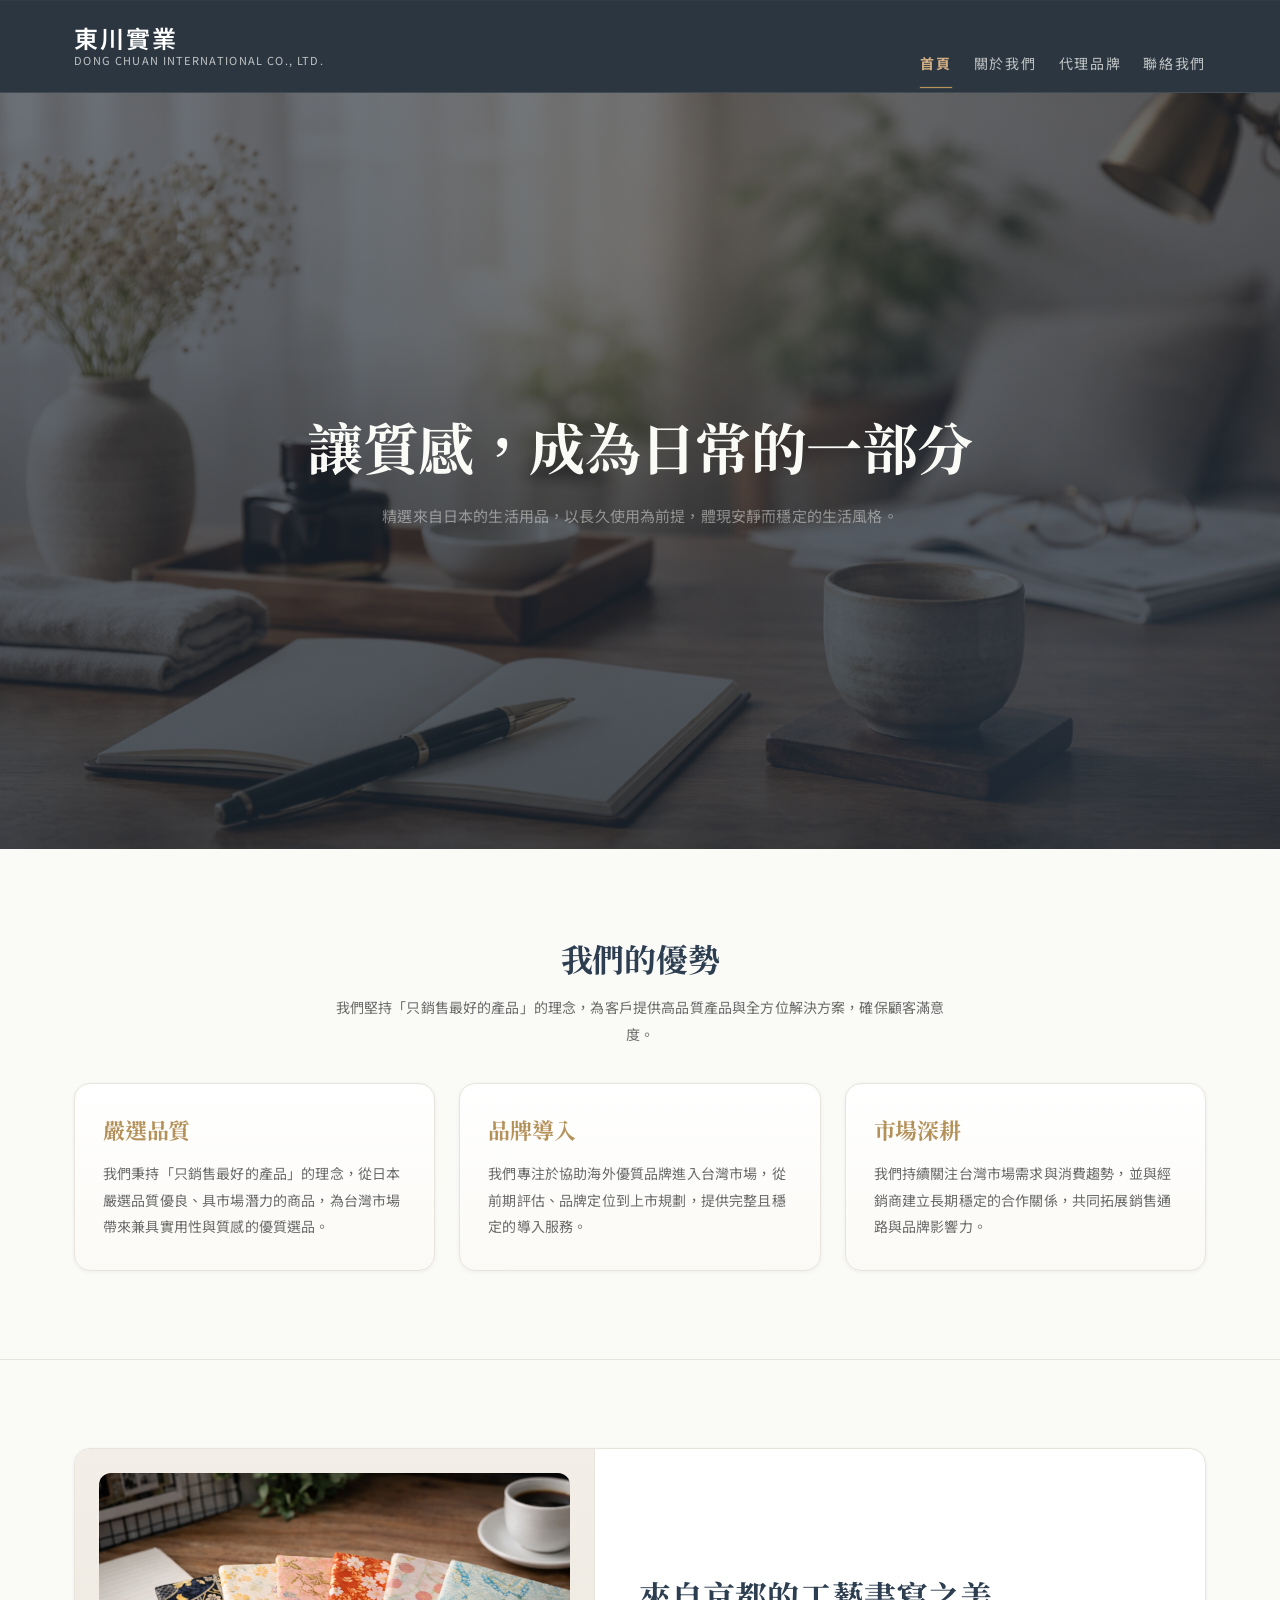
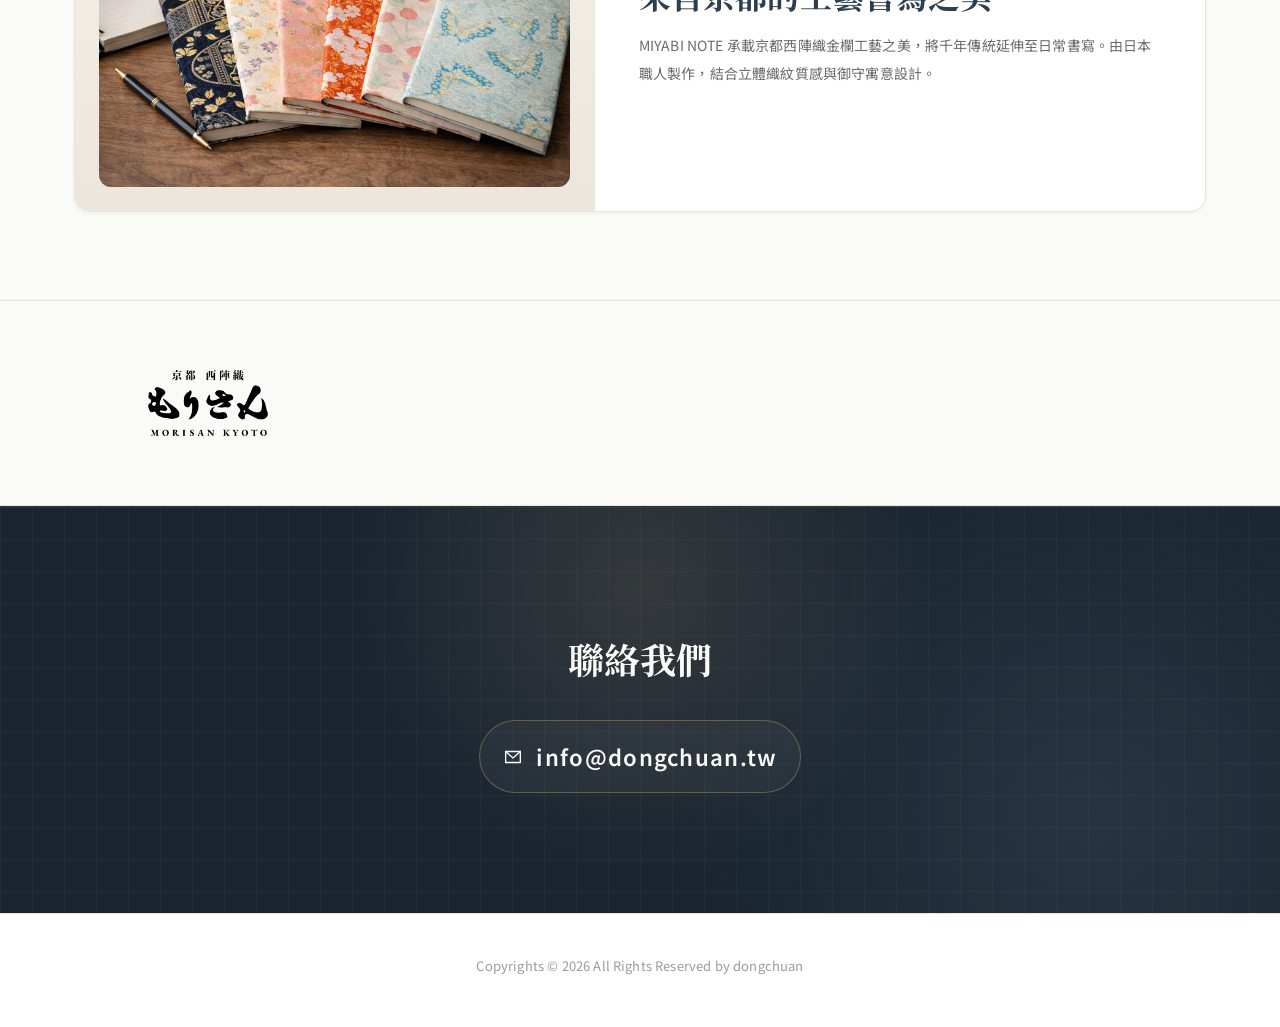
==== index.html @ eeaa2376 "feat(home): 新增代理品牌 Logo 區塊與窄版滑動導覽" ====
<!DOCTYPE html>
<html lang="zh-Hant">
<head>
  <meta charset="UTF-8" />
  <meta name="viewport" content="width=device-width, initial-scale=1.0" />
  <meta name="description" content="東川實業有限公司，專注於引進兼具工藝、美感與實用性的日本高品質文具與生活精品。" />
  <title>東川實業有限公司</title>
  <link rel="preconnect" href="https://fonts.googleapis.com">
  <link rel="preconnect" href="https://fonts.gstatic.com" crossorigin>
  <link href="https://fonts.googleapis.com/css2?family=Noto+Sans+TC:wght@300;400;500;600;700&family=Noto+Serif+TC:wght@400;600;700&family=Inter:wght@300;400;500;600;700&display=swap" rel="stylesheet">
  <link rel="stylesheet" href="/assets/css/style.css" />
</head>
<body class="home-page page-active-blue">
<header class="site-header">
  <div class="container nav-wrap">
    <a href="/home/" class="logo" aria-label="東川實業首頁">
      <img class="logo-mark" src="/assets/images/dc-logo.png" alt="東川實業 logo" style="display:none;" />
      <span class="logo-text">
        <strong class="">東川實業</strong>
        <small>Dong Chuan International Co., Ltd.</small>
      </span>
    </a>

    <button class="nav-toggle" id="navToggle" aria-label="切換選單" aria-expanded="false" aria-controls="siteNav">
      <span></span><span></span><span></span>
    </button>

    <nav id="siteNav" class="site-nav" aria-label="主選單">
      <a href="/home/" class="active">首頁</a>
        <a href="/about/">關於我們</a>
        <a href="/brand/">代理品牌</a>
      <a href="/contact/" class="">聯絡我們</a>
    </nav>
  </div>
</header>

<main>
  <section class="home-hero">
    <div class="home-hero-overlay"></div>
    <div class="container home-hero-inner">
      <div class="home-hero-content">
        <h1 class="home-hero-title">
          讓質感，成為日常的一部分
        </h1>

        <p class="home-hero-copy">
          精選來自日本的生活用品，以長久使用為前提，體現安靜而穩定的生活風格。
        </p>

        <div class="hero-chips" aria-label="品牌核心" style="display:none;">
          <span class="hero-chip">
            <span class="chip-dot" style="background: linear-gradient(135deg, #d4af84, #8b6d3e);"></span>
            <span class="chip-label">品質</span>
          </span>
          <span class="hero-chip">
            <span class="chip-dot" style="background: linear-gradient(135deg, #5d7a96, #2c3e50);"></span>
            <span class="chip-label">工藝</span>
          </span>
          <span class="hero-chip">
            <span class="chip-dot" style="background: linear-gradient(135deg, #f1e8dc, #b5915a);"></span>
            <span class="chip-label">信賴</span>
          </span>
        </div>
      </div>
    </div>
  </section>

  <section class="section">
    <div class="container home-values-wrap">
      <div class="section-heading center">
        <h2 class="">我們的優勢</h2>
        <p class="section-desc">
          我們堅持「只銷售最好的產品」的理念，為客戶提供高品質產品與全方位解決方案，確保顧客滿意度。
        </p>
      </div>

      <div class="home-values-grid">
        <div class="home-value-card">
          <h2 class="home-value-title">嚴選品質</h2>
          <p class="home-value-copy">
            我們秉持「只銷售最好的產品」的理念，從日本嚴選品質優良、具市場潛力的商品，為台灣市場帶來兼具實用性與質感的優質選品。
          </p>
        </div>

        <div class="home-value-card">
          <h2 class="home-value-title">品牌導入</h2>
          <p class="home-value-copy">
            我們專注於協助海外優質品牌進入台灣市場，從前期評估、品牌定位到上市規劃，提供完整且穩定的導入服務。
          </p>
        </div>

        <div class="home-value-card">
          <h2 class="home-value-title">市場深耕</h2>
          <p class="home-value-copy">
            我們持續關注台灣市場需求與消費趨勢，並與經銷商建立長期穩定的合作關係，共同拓展銷售通路與品牌影響力。
          </p>
        </div>
      </div>
    </div>
  </section>

  <section class="section home-products">
    <div class="container">
      <article class="home-product-card">
        <div class="home-product-image">
          <img class="home-product-photo" src="/assets/images/miyabi-note-product.png" alt="MIYABI NOTE 產品圖" />
        </div>
        <div class="home-product-content">
          <h3 class="home-product-title">來自京都的工藝書寫之美</h3>
          <p class="home-product-copy">
            MIYABI NOTE 承載京都西陣織金欄工藝之美，將千年傳統延伸至日常書寫。由日本職人製作，結合立體織紋質感與御守寓意設計。
          </p>
        </div>
      </article>
    </div>
  </section>

  <section class="section home-brand-logos">
    <div class="container">
      <div class="home-brand-logo-grid" aria-label="代理品牌 Logo">
        <div class="home-brand-logo-placeholder">
          <img class="home-brand-logo-image" src="/assets/images/morisan-logo.png" alt="MORISAN Logo" />
        </div>
        <div class="home-brand-logo-placeholder" hidden></div>
        <div class="home-brand-logo-placeholder" hidden></div>
        <div class="home-brand-logo-placeholder" hidden></div>
      </div>
      <div class="home-brand-logo-dots" aria-label="Logo 輪播指示"></div>
    </div>
  </section>

  <!--
  <section class="section">
    <div class="container narrow home-placeholder-wrap">
      <div class="section-heading center">
        <p class="section-eyebrow"><span></span>COLLABORATION</p>
        <h2>我們重視的合作方式</h2>
        <p class="section-desc">
          從品牌理解、推進節奏到長期經營，建立可信任的合作關係。
        </p>
      </div>

      <div class="philosophy-grid">
        <article>
          <h3>理解品牌</h3>
          <p>尊重原廠理念與品牌定位，不以短期操作取代長期價值累積。</p>
        </article>
        <article>
          <h3>穩定推進</h3>
          <p>以審慎規劃與在地市場理解，建立合適且可持續的發展節奏。</p>
        </article>
        <article>
          <h3>長期經營</h3>
          <p>以誠信為基礎，追求品牌、通路與消費者三方都能認同的合作模式。</p>
        </article>
      </div>
    </div>
  </section>
  -->

  <section class="contact-cta">
    <div class="container">
      <h2 class="contact-cta-title">
        聯絡我們
      </h2>

      <a href="mailto:info@dongchuan.tw" class="contact-cta-link">
        <svg viewBox="0 0 24 24" fill="none" stroke-width="1.5" stroke-linecap="round" stroke-linejoin="round" aria-hidden="true">
          <path d="M4 6h16v12H4z"></path>
          <path d="M4 6l8 7 8-7"></path>
        </svg>
        <span>
          info@dongchuan.tw
        </span>
      </a>
    </div>
  </section>

  <footer class="site-footer copyright-bar">
    <div class="container footer-grid footer-grid-center">
      <div>
        <p>Copyrights © <span id="year">2026</span> All Rights Reserved by dongchuan</p>
      </div>
    </div>
  </footer>
</main>

<script src="/assets/js/main.js"></script>
</body>
</html>
---- assets/css/style.css ----
/* ============================================================
   Dong Chuan CIS-inspired site theme
   ============================================================ */
:root {
  --primary-light: #5d7a96;
  --primary: #2c3e50;
  --primary-dark: #1a2530;
  --accent-light: #d4af84;
  --accent: #b5915a;
  --accent-dark: #8b6d3e;
  --bg: #fafaf7;
  --surface: #ffffff;
  --surface-soft: #f6f4ef;
  --border: #e8e3db;
  --text: #1c1c1e;
  --text-secondary: #6b6b6b;
  --text-muted: #9b9b9b;
  --success: #4a8c6a;
  --warning: #d4935a;
  --error: #c05151;
  --info: #4a7ab5;
  --font-serif: "Noto Serif TC", serif;
  --font-sans: "Noto Sans TC", "Helvetica Neue", sans-serif;
  --font-en: "Inter", sans-serif;
  --shadow-soft: 0 1px 4px rgba(44, 62, 80, 0.06);
  --shadow-card: 0 2px 8px rgba(44, 62, 80, 0.08);
  --shadow-medium: 0 4px 16px rgba(44, 62, 80, 0.1);
  --radius-xs: 4px;
  --radius-sm: 8px;
  --radius-md: 12px;
  --radius-lg: 16px;
  --radius-xl: 24px;
  --radius-full: 9999px;
  --transition: all 0.2s ease;
}

*,
*::before,
*::after {
  box-sizing: border-box;
}

html {
  scroll-behavior: smooth;
}

body {
  margin: 0;
  font-family: var(--font-sans);
  background: var(--bg);
  color: var(--text);
  line-height: 1.8;
  letter-spacing: 0.01em;
  -webkit-font-smoothing: antialiased;
  text-rendering: optimizeLegibility;
}

img {
  max-width: 100%;
  display: block;
}

a {
  color: inherit;
  text-decoration: none;
}

code {
  font-family: "SF Mono", "Menlo", monospace;
  background: #f0ede8;
  color: var(--primary);
  padding: 1px 6px;
  border-radius: 4px;
  font-size: 0.85em;
}

.container {
  max-width: 1180px;
  margin: 0 auto;
  padding: 0 24px;
}

/* ============================================================
   Header & Navigation
   ============================================================ */
.site-header {
  position: sticky;
  top: 0;
  z-index: 100;
  background: rgba(26, 37, 48, 0.92);
  backdrop-filter: blur(18px);
  -webkit-backdrop-filter: blur(18px);
  border-bottom: 1px solid rgba(232, 227, 219, 0.12);
  box-shadow: 0 1px 0 rgba(255, 255, 255, 0.03) inset;
}

.nav-wrap {
  display: flex;
  justify-content: space-between;
  align-items: center;
  gap: 24px;
  min-height: 92px;
}

.logo {
  display: flex;
  align-items: center;
  gap: 22px;
  color: #ffffff;
}

.logo-mark {
  display: block;
  width: auto;
  height: calc(28px * 1.05 + 10px + 12px * 1.1);
  max-width: 120px;
  flex-shrink: 0;
  object-fit: contain;
  object-position: center;
}

.logo-text {
  display: flex;
  flex-direction: column;
  gap: 4px;
  line-height: 1.25;
  justify-content: center;
}

.logo-text strong {
  font-size: 24px;
  font-weight: 600;
  letter-spacing: 0.08em;
  color: #ffffff;
  line-height: 1.05;
}

.logo-text small {
  font-size: 11px;
  letter-spacing: 0.12em;
  color: rgba(250, 250, 247, 0.72);
  line-height: 1.15;
  text-transform: uppercase;
}

.site-nav {
  display: flex;
  align-items: flex-end;
  justify-content: flex-end;
  gap: 22px;
  align-self: flex-end;
  margin-bottom: 4px;
}

.site-nav a {
  position: relative;
  display: inline-block;
  color: rgba(250, 250, 247, 0.72);
  font-size: 14px;
  letter-spacing: 0.12em;
  padding: 10px 0 12px;
  transition: color 0.2s ease;
  text-transform: uppercase;
}

.site-nav a:hover,
.site-nav a.active {
  color: #ffffff;
}

.site-nav a.active::after {
  content: "";
  position: absolute;
  left: 0;
  right: 0;
  bottom: 0;
  height: 1px;
  background: var(--accent);
  box-shadow: 0 0 0 1px rgba(181, 145, 90, 0.12);
}

.page-active-blue .site-nav a.active {
  color: var(--accent-light);
  font-weight: 700;
}

.nav-toggle {
  display: none;
  width: 44px;
  height: 44px;
  border: 0;
  background: transparent;
  padding: 0;
  cursor: pointer;
  align-items: center;
  justify-content: center;
  color: #ffffff;
  flex-direction: column;
  gap: 4px;
}

.nav-toggle span {
  display: block;
  width: 16px;
  height: 2px;
  background: #ffffff;
}

/* Old nav aliases kept for compatibility */
.navbar {
  display: flex;
  justify-content: space-between;
  align-items: center;
  gap: 20px;
  min-height: 76px;
  padding: 0;
  border-bottom: 1px solid rgba(217, 214, 207, 0.85);
  background: rgba(246, 244, 239, 0.9);
  backdrop-filter: blur(14px);
}

.nav-links {
  display: flex;
  align-items: center;
  flex-wrap: wrap;
  gap: 24px;
}

.nav-links a {
  font-size: 13px;
  color: var(--text-secondary);
  letter-spacing: 0.08em;
  transition: color 0.25s ease;
}

.nav-links a:hover {
  color: var(--primary);
}

.logo-placeholder {
  width: 42px;
  height: 42px;
  border: 1px solid var(--primary);
  display: flex;
  align-items: center;
  justify-content: center;
  font-size: 12px;
  letter-spacing: 0.18em;
  background: transparent;
}

.logo img {
  height: 40px;
  width: auto;
  display: block;
}

/* ============================================================
   Hero
   ============================================================ */
.home-hero {
  position: relative;
  overflow: hidden;
  min-height: 84vh;
  display: flex;
  align-items: center;
  justify-content: center;
  text-align: center;
  padding: 96px 0;
  background-color: var(--primary-dark);
  background-image:
    linear-gradient(rgba(26, 37, 48, 0.60), rgba(26, 37, 48, 0.68)),
    url('/assets/images/hero-bg.jpg'),
    radial-gradient(ellipse 55% 50% at 75% 25%, rgba(181, 145, 90, 0.18) 0%, transparent 70%),
    radial-gradient(ellipse 42% 58% at 15% 75%, rgba(93, 122, 150, 0.24) 0%, transparent 70%),
    linear-gradient(rgba(250, 250, 247, 0.03) 1px, transparent 1px),
    linear-gradient(90deg, rgba(250, 250, 247, 0.03) 1px, transparent 1px);
  background-position: center center, center center, center center, center center, top left, top left;
  background-repeat: no-repeat, no-repeat, no-repeat, no-repeat, repeat, repeat;
  background-size: 100% 100%, cover, 100% 100%, 100% 100%, 32px 32px, 32px 32px;
}

.home-hero::before {
  content: "";
  position: absolute;
  inset: 0;
  background: linear-gradient(180deg, rgba(26, 37, 48, 0.1), rgba(26, 37, 48, 0.35));
  pointer-events: none;
}

.home-hero-overlay {
  position: absolute;
  inset: 0;
  background:
    radial-gradient(circle at 50% 20%, rgba(212, 175, 132, 0.14), transparent 40%),
    radial-gradient(circle at 85% 75%, rgba(93, 122, 150, 0.16), transparent 35%);
  pointer-events: none;
}

.home-hero-inner {
  position: relative;
  z-index: 1;
  max-width: 760px;
  padding: 96px 24px;
  text-align: center;
}

.hero-eyebrow,
.section-eyebrow,
.group-label,
.type-tag,
.font-role {
  display: inline-flex;
  align-items: center;
  gap: 10px;
  font-family: var(--font-en);
  font-size: 11px;
  font-weight: 700;
  letter-spacing: 0.18em;
  text-transform: uppercase;
  color: var(--accent);
}

.hero-eyebrow {
  margin-bottom: 18px;
  justify-content: center;
}

.hero-eyebrow::before,
.hero-eyebrow::after,
.section-eyebrow span,
.group-label-dot {
  content: "";
  display: block;
  width: 20px;
  height: 1px;
  background: currentColor;
  opacity: 0.6;
}

.section-eyebrow span {
  width: 18px;
}

.home-hero-title {
  margin: 0;
  font-family: var(--font-serif);
  font-size: clamp(42px, 6vw, 64px);
  line-height: 1.18;
  font-weight: 700;
  letter-spacing: -0.02em;
  color: #fafaf7;
}

.home-hero-copy {
  margin: 22px auto 0;
  max-width: 620px;
  font-size: 15px;
  line-height: 1.9;
  color: rgba(250, 250, 247, 0.72);
}

.hero-chips {
  display: flex;
  flex-wrap: wrap;
  justify-content: center;
  gap: 12px;
  margin-top: 36px;
}

.hero-chip {
  display: inline-flex;
  align-items: center;
  gap: 10px;
  padding: 8px 16px 8px 10px;
  border-radius: var(--radius-full);
  border: 1px solid rgba(255, 255, 255, 0.1);
  background: rgba(255, 255, 255, 0.06);
  backdrop-filter: blur(8px);
}

.chip-dot {
  width: 14px;
  height: 14px;
  border-radius: 50%;
  flex-shrink: 0;
}

.chip-label {
  font-family: var(--font-en);
  font-size: 11px;
  font-weight: 500;
  letter-spacing: 0.08em;
  color: rgba(250, 250, 247, 0.78);
}

.hero,
.page-hero {
  position: relative;
}

.page-hero {
  background: #ffffff;
  border-bottom: 1px solid var(--border);
}

.small-hero {
  padding: 120px 0 110px;
}

.narrow {
  max-width: 980px;
}

.eyebrow {
  margin: 0 0 18px;
  font-size: 12px;
  letter-spacing: 0.16em;
  color: var(--text-muted);
}

.page-hero h1,
.section-heading h2,
.team-card h3,
.philosophy-grid h3,
.contact-card h3,
.home-value-title,
.contact-cta-title,
.home-placeholder-title {
  color: var(--primary);
}

.page-hero h1 {
  margin: 0;
  font-family: var(--font-serif);
  font-size: clamp(40px, 5vw, 52px);
  line-height: 1.35;
  font-weight: 700;
  letter-spacing: 0.05em;
}

/* ============================================================
   Shared Section Structure
   ============================================================ */
.section {
  background: var(--bg);
  border-bottom: 1px solid var(--border);
}

.section:last-of-type {
  border-bottom: none;
}

.section .container,
.home-values-wrap,
.home-placeholder-wrap {
  padding-top: 88px;
  padding-bottom: 88px;
}

.section-heading h2,
.home-placeholder-title {
  margin: 0 0 14px;
  font-family: var(--font-serif);
  font-size: clamp(28px, 3vw, 36px);
  font-weight: 700;
  letter-spacing: -0.01em;
}

.section-heading.center {
  text-align: center;
}

.section-heading.left {
  text-align: left;
}

.section-desc {
  margin: 0;
  max-width: 620px;
  font-size: 14px;
  line-height: 1.9;
  color: var(--text-secondary);
}

.section-heading.center .section-desc {
  margin-left: auto;
  margin-right: auto;
}

.lead,
.two-col-story p,
.philosophy-grid p,
.team-card p,
.site-footer p,
.contact-card p,
.contact-card small,
.form-note,
.form-status {
  color: var(--text-secondary);
}

.lead {
  margin: 32px 0 0;
  max-width: 760px;
  font-size: 14px;
  line-height: 2.05;
}

/* ============================================================
   Homepage
   ============================================================ */
.home-values-grid,
.philosophy-grid,
.footer-grid,
.color-grid,
.semantic-grid,
.shadow-grid,
.radius-grid,
.component-grid,
.font-cards {
  display: grid;
}

.home-values-grid {
  grid-template-columns: repeat(3, 1fr);
  gap: 24px;
  margin-top: 36px;
}

.home-value-card,
.philosophy-grid article,
.contact-form-panel,
.info-panel,
.contact-info,
.contact-card,
.team-card {
  border: 1px solid var(--border);
  background: var(--surface);
  box-shadow: var(--shadow-soft);
}

.home-value-card {
  min-height: 100%;
  padding: 30px 28px;
  border-radius: var(--radius-lg);
  background: linear-gradient(180deg, #ffffff 0%, #fbfaf6 100%);
}

.home-value-title {
  margin: 0 0 14px;
  font-family: var(--font-serif);
  font-size: 22px;
  font-weight: 700;
}

.home-value-copy {
  margin: 0;
  font-size: 14px;
  line-height: 1.9;
  color: var(--text-secondary);
}

.home-placeholder-title {
  text-align: center;
}

.home-product-card {
  display: flex;
  min-height: 320px;
  border: 1px solid var(--border);
  border-radius: var(--radius-lg);
  overflow: hidden;
  background: var(--surface);
  box-shadow: var(--shadow-soft);
}

.home-product-image {
  flex: 0 0 46%;
  background: linear-gradient(180deg, #f3efe8 0%, #ece6dd 100%);
  border-right: 1px solid var(--border);
  display: flex;
  align-items: center;
  justify-content: center;
  padding: 24px;
}

.home-product-placeholder {
  width: 100%;
  height: 100%;
  min-height: 260px;
  border-radius: var(--radius-md);
  border: 1px dashed rgba(44, 62, 80, 0.22);
  background:
    linear-gradient(135deg, rgba(93, 122, 150, 0.14), rgba(181, 145, 90, 0.18)),
    repeating-linear-gradient(
      -45deg,
      rgba(255, 255, 255, 0.35) 0,
      rgba(255, 255, 255, 0.35) 12px,
      rgba(255, 255, 255, 0.18) 12px,
      rgba(255, 255, 255, 0.18) 24px
    );
  display: flex;
  align-items: center;
  justify-content: center;
  font-family: var(--font-en);
  font-size: 12px;
  letter-spacing: 0.18em;
  text-transform: uppercase;
  color: rgba(44, 62, 80, 0.56);
}

.home-product-photo {
  width: 100%;
  height: 100%;
  min-height: 260px;
  border-radius: var(--radius-md);
  object-fit: cover;
  object-position: center;
  display: block;
}

.home-product-content {
  flex: 1;
  padding: 42px 44px;
  display: flex;
  flex-direction: column;
  justify-content: center;
}

.home-product-title {
  margin: 0 0 14px;
  font-family: var(--font-serif);
  font-size: clamp(24px, 3.2vw, 32px);
  line-height: 1.42;
  font-weight: 700;
  color: var(--primary);
}

.home-product-copy {
  margin: 0;
  max-width: 560px;
  font-size: 14px;
  line-height: 1.95;
  color: var(--text-secondary);
}

.home-brand-logos .container {
  padding-top: 56px;
  padding-bottom: 56px;
}

.home-brand-logo-grid {
  display: grid;
  grid-template-columns: repeat(4, minmax(0, 1fr));
  gap: 20px;
}

.home-brand-logo-placeholder {
  min-height: 92px;
  display: flex;
  align-items: center;
  justify-content: center;
  font-family: var(--font-en);
  font-size: 10px;
  letter-spacing: 0.12em;
  text-transform: uppercase;
  color: rgba(44, 62, 80, 0.35);
}

.home-brand-logo-image {
  display: block;
  max-width: min(86%, 220px);
  max-height: 72px;
  width: auto;
  height: auto;
  object-fit: contain;
}

.home-brand-logo-placeholder[hidden] {
  display: none !important;
}

.home-brand-logo-dots {
  display: none;
}

@media (max-width: 1100px) {
  .home-brand-logo-grid {
    display: flex;
    overflow-x: auto;
    overscroll-behavior-x: contain;
    scroll-snap-type: x mandatory;
    -webkit-overflow-scrolling: touch;
    touch-action: pan-y;
    padding-bottom: 6px;
    gap: 14px;
    scrollbar-width: none;
    cursor: grab;
  }

  .home-brand-logo-grid::-webkit-scrollbar {
    display: none;
  }

  .home-brand-logo-placeholder {
    flex: 0 0 clamp(200px, 66vw, 280px);
    scroll-snap-align: start;
  }

  .home-brand-logo-grid.is-dragging {
    cursor: grabbing;
    user-select: none;
  }

  .home-brand-logo-dots {
    display: flex;
    justify-content: center;
    gap: 8px;
    margin-top: 10px;
  }

  .home-brand-logo-dot {
    width: 8px;
    height: 8px;
    border-radius: 50%;
    border: 0;
    background: rgba(44, 62, 80, 0.28);
    cursor: pointer;
    padding: 0;
  }

  .home-brand-logo-dot.is-active {
    background: var(--accent);
  }
}

.brand-wrap {
  padding-top: 88px;
  padding-bottom: 88px;
}

.brand-products {
  margin-top: 32px;
  display: grid;
  grid-template-columns: repeat(3, minmax(0, 1fr));
  gap: 24px;
  align-items: stretch;
}

.pcard-v {
  background: var(--surface);
  border: 1px solid var(--border);
  border-radius: var(--radius-lg);
  overflow: hidden;
  box-shadow: var(--shadow-soft);
  height: 100%;
  display: flex;
  flex-direction: column;
}

.pcard-v-image {
  width: 100%;
  height: 240px;
  border-bottom: 1px solid var(--border);
  background:
    linear-gradient(135deg, rgba(93, 122, 150, 0.15), rgba(181, 145, 90, 0.2)),
    repeating-linear-gradient(
      -45deg,
      rgba(255, 255, 255, 0.36) 0,
      rgba(255, 255, 255, 0.36) 12px,
      rgba(255, 255, 255, 0.18) 12px,
      rgba(255, 255, 255, 0.18) 24px
    );
  display: flex;
  align-items: center;
  justify-content: center;
}

.pcard-v-image-label {
  font-family: var(--font-en);
  font-size: 11px;
  letter-spacing: 0.14em;
  text-transform: uppercase;
  color: rgba(44, 62, 80, 0.58);
}

.pcard-v-photo {
  width: 100%;
  height: 100%;
  object-fit: cover;
  object-position: center;
  display: block;
}

.pcard-v-body {
  padding: 22px 24px 26px;
  flex: 1;
  display: flex;
  flex-direction: column;
}

.pcard-v-name {
  margin: 0 0 18px;
  font-family: var(--font-serif);
  font-size: 20px;
  font-weight: 700;
  line-height: 1.45;
  color: var(--primary);
}

.pcard-v-desc {
  margin: 0;
  font-size: 14px;
  line-height: 1.9;
  color: var(--text-secondary);
  flex: 1;
}

.pcard-link-image {
  text-decoration: none;
  color: inherit;
  transition: transform 0.2s ease;
  display: block;
}

.pcard-link-image:hover {
  transform: translateY(-2px);
}

.pcard-link-title {
  color: inherit;
  text-decoration: none;
  transition: color 0.2s ease;
}

.pcard-link-title:hover {
  color: var(--accent-dark);
}

.lp-wrap {
  padding-top: 88px;
  padding-bottom: 88px;
}

.lp-hero {
  border-bottom: 1px solid var(--border);
  background: linear-gradient(180deg, #ffffff 0%, #fbfaf6 100%);
}

.lp-title {
  margin: 0;
  text-align: center;
  font-family: var(--font-serif);
  font-size: clamp(34px, 5vw, 52px);
  line-height: 1.2;
  color: var(--primary);
}

.lp-content-grid {
  display: grid;
  grid-template-columns: repeat(2, minmax(0, 1fr));
  gap: 24px;
}

.lp-card {
  border: 1px solid var(--border);
  border-radius: var(--radius-lg);
  background: var(--surface);
  box-shadow: var(--shadow-soft);
  padding: 30px 28px;
}

.lp-card h2 {
  margin: 0 0 14px;
  font-family: var(--font-serif);
  font-size: 28px;
  line-height: 1.35;
  color: var(--primary);
}

.lp-card p,
.lp-list {
  margin: 0;
  font-size: 14px;
  line-height: 1.9;
  color: var(--text-secondary);
}

.lp-copy p + p {
  margin-top: 14px;
}

.lp-list {
  padding-left: 18px;
}

.lp-list li + li {
  margin-top: 8px;
}

.lp-channel-logos {
  display: grid;
  grid-template-columns: repeat(4, minmax(0, 1fr));
  gap: 14px;
}

.lp-channel-logo-box {
  min-height: 76px;
  border: 1px dashed rgba(44, 62, 80, 0.26);
  border-radius: var(--radius-sm);
  background: linear-gradient(180deg, #faf9f5 0%, #f4f1ea 100%);
  display: flex;
  align-items: center;
  justify-content: center;
  font-family: var(--font-en);
  font-size: 11px;
  letter-spacing: 0.12em;
  text-transform: uppercase;
  color: rgba(44, 62, 80, 0.52);
}

.lp-image-card {
  text-align: center;
}

.lp-photo-mosaic {
  display: grid;
  grid-template-columns: repeat(3, minmax(0, 1fr));
  grid-template-rows: repeat(3, minmax(0, 1fr));
  aspect-ratio: 8 / 7;
  gap: 2px;
}

.lp-photo-tile {
  border: 1px solid rgba(44, 62, 80, 0.14);
  border-radius: var(--radius-sm);
  background: #f8f6f1;
  overflow: hidden;
  display: flex;
  align-items: center;
  justify-content: center;
  text-decoration: none;
  transition: transform 0.2s ease, box-shadow 0.2s ease, border-color 0.2s ease;
}

.lp-photo-tile:hover {
  transform: translateY(-2px);
  border-color: rgba(181, 145, 90, 0.55);
  box-shadow: 0 10px 24px rgba(44, 62, 80, 0.14);
}

.lp-photo-tile img {
  width: 100%;
  height: 100%;
  object-fit: cover;
  object-position: center;
  display: block;
}

.lp-photo-tile--a { grid-column: 1; grid-row: 1; }
.lp-photo-tile--b { grid-column: 2; grid-row: 1; }
.lp-photo-tile--c { grid-column: 3; grid-row: 1; }
.lp-photo-tile--d { grid-column: 1; grid-row: 2; }
.lp-photo-tile--e { grid-column: 2 / span 2; grid-row: 2 / span 2; }
.lp-photo-tile--f { grid-column: 1; grid-row: 3; }

.lp-contact {
  background: var(--surface-soft);
}

.lp-contact .lp-wrap {
  text-align: center;
}

.lp-contact h2 {
  margin: 0 0 12px;
  font-family: var(--font-serif);
  font-size: 28px;
  color: var(--primary);
}

.lp-contact p {
  margin: 0;
  font-size: 14px;
  line-height: 1.95;
  color: var(--text-secondary);
}

.lp-contact a {
  color: var(--primary);
}

.lightbox {
  position: fixed;
  inset: 0;
  z-index: 1200;
  display: none;
  align-items: center;
  justify-content: center;
  background: rgba(18, 24, 31, 0.86);
  padding: 28px;
}

.lightbox.is-open {
  display: flex;
}

.lightbox-stage {
  position: relative;
  max-width: min(1100px, 92vw);
  max-height: 88vh;
  display: flex;
  align-items: center;
  justify-content: center;
}

.lightbox-image {
  max-width: 100%;
  max-height: 88vh;
  border-radius: var(--radius-md);
  box-shadow: 0 18px 50px rgba(0, 0, 0, 0.45);
  background: #ffffff;
}

.lightbox-btn {
  position: absolute;
  top: 50%;
  transform: translateY(-50%);
  width: 44px;
  height: 44px;
  border: 1px solid rgba(255, 255, 255, 0.58);
  border-radius: 50%;
  background: transparent;
  color: #ffffff;
  font-size: 24px;
  font-weight: 700;
  line-height: 1;
  cursor: pointer;
  display: inline-flex;
  align-items: center;
  justify-content: center;
  z-index: 3;
}

.lightbox-btn:hover {
  background: rgba(255, 255, 255, 0.14);
  border-color: rgba(255, 255, 255, 0.82);
}

.lightbox-btn.prev {
  left: 12px;
}

.lightbox-btn.next {
  right: 12px;
}

.lightbox-close {
  position: absolute;
  top: 12px;
  right: 12px;
  width: 40px;
  height: 40px;
  border: 1px solid rgba(255, 255, 255, 0.58);
  border-radius: 50%;
  background: transparent;
  color: #ffffff;
  font-size: 24px;
  font-weight: 700;
  line-height: 1;
  cursor: pointer;
  z-index: 3;
}

.lightbox-close:hover {
  background: rgba(255, 255, 255, 0.14);
  border-color: rgba(255, 255, 255, 0.82);
}

@media (max-width: 768px) {
  .lightbox {
    padding: 14px;
  }

  .lightbox-stage {
    max-width: 96vw;
  }

  .lightbox-btn.prev { left: 8px; }
  .lightbox-btn.next { right: 8px; }
  .lightbox-close { top: 8px; right: 8px; }
}

/* ============================================================
   Homepage Typography (CIS Text System)
   ============================================================ */
.home-page .home-hero-title {
  font-family: var(--font-serif);
  font-size: clamp(36px, 6vw, 56px);
  line-height: 1.2;
  letter-spacing: -0.01em;
  font-weight: 700;
}

.home-page .home-hero-copy {
  font-family: var(--font-sans);
  font-size: 15px;
  line-height: 1.8;
  color: rgba(250, 250, 247, 0.45);
}

.home-page .section-eyebrow {
  font-family: var(--font-en);
  font-size: 11px;
  font-weight: 600;
  letter-spacing: 0.18em;
}

.home-page .section-heading h2 {
  font-family: var(--font-serif);
  font-size: 32px;
  line-height: 1.35;
  letter-spacing: -0.01em;
}

.home-page .section-desc,
.home-page .home-value-copy {
  font-family: var(--font-sans);
  font-size: 14px;
  line-height: 1.9;
}

.home-page .home-value-title {
  font-family: var(--font-serif);
  font-size: 22px;
  line-height: 1.45;
  letter-spacing: -0.01em;
  color: var(--accent);
}

/* ============================================================
   About Typography (CIS Text System)
   ============================================================ */
.about-page .eyebrow {
  font-family: var(--font-en);
  font-size: 11px;
  font-weight: 600;
  letter-spacing: 0.18em;
  text-transform: uppercase;
  color: var(--accent);
}

.about-page .section-heading h2,
.about-page .philosophy-grid h3 {
  font-family: var(--font-serif);
  letter-spacing: -0.01em;
}

.about-page .section-heading h2 {
  font-size: 32px;
  line-height: 1.35;
}

.about-page .lead,
.about-page .philosophy-grid p {
  font-family: var(--font-sans);
  font-size: 14px;
  line-height: 1.9;
}

.about-page .lead {
  margin-left: auto;
  margin-right: auto;
}

/* ============================================================
   Contact Typography (CIS Text System)
   ============================================================ */
.contact-page .eyebrow {
  font-family: var(--font-en);
  font-size: 11px;
  font-weight: 600;
  letter-spacing: 0.18em;
  text-transform: uppercase;
  color: var(--accent);
}

.contact-page .section-heading h2 {
  font-family: var(--font-serif);
  font-size: 32px;
  line-height: 1.35;
  letter-spacing: -0.01em;
}

.contact-page .contact-form label span {
  font-family: var(--font-en);
  font-size: 11px;
  font-weight: 600;
  letter-spacing: 0.14em;
  text-transform: uppercase;
}

.contact-page .contact-form input,
.contact-page .contact-form select,
.contact-page .contact-form textarea {
  font-family: var(--font-sans);
  font-size: 15px;
  line-height: 1.8;
}

.contact-page .contact-form input::placeholder,
.contact-page .contact-form textarea::placeholder {
  font-size: 14px;
}

.contact-page .contact-form .btn-primary,
.contact-page .form-status {
  font-family: var(--font-sans);
}

.tone-block {
  background: var(--surface-soft);
}

.philosophy-grid {
  grid-template-columns: repeat(3, 1fr);
  gap: 24px;
  margin-top: 40px;
}

.philosophy-grid article {
  padding: 28px;
  border-radius: var(--radius-lg);
}

.philosophy-grid h3,
.team-card h3,
.contact-card h3 {
  margin: 0 0 12px;
  font-family: var(--font-serif);
  font-size: 20px;
  font-weight: 700;
}

.philosophy-grid p,
.team-card p,
.contact-card p {
  margin: 0;
  font-size: 14px;
  line-height: 1.9;
}

/* ============================================================
   About / Content Blocks
   ============================================================ */
.two-col-story,
.contact-grid {
  display: grid;
  gap: 48px;
  align-items: start;
}

.two-col-story {
  grid-template-columns: minmax(0, 1.7fr) minmax(280px, 0.9fr);
}

.contact-grid {
  grid-template-columns: minmax(0, 1.45fr) minmax(280px, 0.95fr);
}

.contact-grid-single {
  grid-template-columns: 1fr;
  justify-items: center;
}

.contact-page main {
  position: relative;
  overflow: hidden;
  background:
    radial-gradient(circle at 50% 0%, rgba(212, 175, 132, 0.10), transparent 30%),
    radial-gradient(circle at 90% 12%, rgba(93, 122, 150, 0.10), transparent 26%),
    var(--bg);
}

.contact-page main::before {
  content: "";
  position: absolute;
  inset: 0;
  background:
    linear-gradient(rgba(44, 62, 80, 0.03) 1px, transparent 1px),
    linear-gradient(90deg, rgba(44, 62, 80, 0.03) 1px, transparent 1px);
  background-size: 32px 32px;
  opacity: 0.35;
  pointer-events: none;
}

.contact-page main > * {
  position: relative;
  z-index: 1;
}

.contact-form-wrap {
  width: 100%;
}

.contact-form-panel {
  max-width: 760px;
  margin: 0 auto;
  padding: 48px 44px;
  border-radius: var(--radius-xl);
}

.info-panel,
.contact-info,
.contact-card,
.team-card,
.philosophy-grid article {
  border-radius: var(--radius-lg);
}

.info-panel,
.contact-info {
  background: var(--surface-soft);
}

.info-item + .info-item {
  margin-top: 22px;
  padding-top: 22px;
  border-top: 1px solid var(--border);
}

.info-item span,
.contact-form label span {
  display: block;
  margin-bottom: 8px;
  font-size: 12px;
  letter-spacing: 0.12em;
  color: var(--text-muted);
}

.info-item strong {
  color: var(--primary);
  font-size: 16px;
  font-weight: 500;
  line-height: 1.8;
}

.section-heading h2,
.contact-cta-title {
  font-family: var(--font-serif);
}

.section-heading h2 {
  margin-bottom: 14px;
}

/* ============================================================
   Forms
   ============================================================ */
.contact-form {
  max-width: none;
  margin: 0;
}

.contact-page .contact-form {
  display: flex;
  flex-direction: column;
}

.contact-form-panel .contact-form {
  max-width: 560px;
  margin: 0 auto;
}

.contact-page .contact-form-panel {
  position: relative;
  overflow: hidden;
  background:
    linear-gradient(180deg, rgba(255,255,255,0.98) 0%, rgba(251,250,246,0.98) 100%);
  border: 1px solid rgba(44, 62, 80, 0.10);
  box-shadow:
    0 12px 40px rgba(44, 62, 80, 0.08),
    0 2px 8px rgba(44, 62, 80, 0.05);
}

.contact-form label {
  display: block;
  margin-bottom: 18px;
}

.contact-page .contact-form label span {
  color: var(--accent);
  letter-spacing: 0.16em;
}

.contact-form input,
.contact-form select,
.contact-form textarea {
  width: 100%;
  padding: 16px 0 13px;
  margin-bottom: 0;
  border: 0;
  border-bottom: 1px solid var(--border);
  background: transparent;
  color: var(--primary);
  font: inherit;
}

.contact-form input:focus,
.contact-form select:focus,
.contact-form textarea:focus {
  outline: none;
  border-color: var(--accent);
}

.contact-form input.is-invalid,
.contact-form textarea.is-invalid {
  border-bottom-color: #c94b4b;
}

.field-error {
  display: block;
  min-height: 20px;
  margin-top: 8px;
  font-size: 12px;
  line-height: 1.4;
  color: #c94b4b;
}

.form-status {
  min-height: 24px;
  margin-top: 16px;
}

.form-note,
.form-status,
.contact-card small {
  font-size: 13px;
  line-height: 1.8;
}

textarea {
  height: 120px;
  resize: vertical;
}

/* ============================================================
   Buttons
   ============================================================ */
.btn,
button.btn {
  display: inline-flex;
  align-items: center;
  justify-content: center;
  margin-top: 36px;
  min-height: 48px;
  padding: 0 26px;
  border: 1px solid var(--primary-dark);
  border-radius: var(--radius-full);
  background: transparent;
  color: var(--primary-dark);
  font-size: 12px;
  letter-spacing: 0.12em;
  cursor: pointer;
  transition: all 0.3s ease;
}

.btn:hover,
button.btn:hover {
  background: var(--primary-dark);
  color: #fafaf7;
}

.btn-primary,
.btn-dark {
  border-color: var(--primary-dark);
  background: var(--primary-dark);
  color: #fafaf7;
  box-shadow: 0 6px 18px rgba(26, 37, 48, 0.18);
}

.btn-primary:hover,
.btn-dark:hover {
  background: var(--accent);
  border-color: var(--accent);
  color: #fafaf7;
  box-shadow: 0 10px 24px rgba(181, 145, 90, 0.26);
}

.about-page .philosophy-grid article,
.about-page .contact-cta-link,
.contact-page .contact-cta-link {
  border: 1px solid rgba(44, 62, 80, 0.12);
  box-shadow: 0 8px 32px rgba(44, 62, 80, 0.08);
}

.contact-page .contact-form input,
.contact-page .contact-form select,
.contact-page .contact-form textarea {
  border-bottom: 1px solid rgba(44, 62, 80, 0.18);
  color: var(--primary-dark);
}

.contact-page .contact-form input::placeholder,
.contact-page .contact-form textarea::placeholder {
  color: var(--text-muted);
}

.contact-page .contact-form input:focus,
.contact-page .contact-form select:focus,
.contact-page .contact-form textarea:focus {
  border-color: var(--accent);
}

.contact-page .form-status {
  color: var(--text-secondary);
}

.contact-page .contact-form .btn-primary {
  align-self: flex-end;
}

.about-page .philosophy-grid article {
  background: linear-gradient(180deg, #ffffff 0%, #fbfaf6 100%);
}

/* ============================================================
   Contact CTA & Footer
   ============================================================ */
.contact-cta {
  position: relative;
  overflow: hidden;
  background:
    radial-gradient(circle at 50% 20%, rgba(212, 175, 132, 0.14), transparent 40%),
    radial-gradient(circle at 85% 75%, rgba(93, 122, 150, 0.18), transparent 35%),
    var(--primary-dark);
  border-top: 1px solid rgba(232, 227, 219, 0.1);
}

.contact-cta::before {
  content: "";
  position: absolute;
  inset: 0;
  background:
    linear-gradient(rgba(250, 250, 247, 0.03) 1px, transparent 1px),
    linear-gradient(90deg, rgba(250, 250, 247, 0.03) 1px, transparent 1px);
  background-size: 32px 32px, 32px 32px;
  pointer-events: none;
}

.contact-cta .container {
  position: relative;
  z-index: 1;
  padding-top: 120px;
  padding-bottom: 120px;
  text-align: center;
}

.contact-cta-title {
  margin: 0 0 28px;
  font-size: clamp(28px, 3vw, 36px);
  font-weight: 700;
  color: #fafaf7;
}

.contact-cta-link {
  display: inline-flex;
  align-items: center;
  gap: 12px;
  padding: 16px 22px;
  border-radius: var(--radius-full);
  border: 1px solid rgba(181, 145, 90, 0.45);
  background: rgba(255, 255, 255, 0.04);
  color: #fafaf7;
  transition: var(--transition);
}

.contact-cta-link:hover {
  transform: translateY(-2px);
  border-color: rgba(181, 145, 90, 0.75);
  background: rgba(255, 255, 255, 0.08);
}

.contact-cta-link svg {
  width: 22px;
  height: 22px;
  display: block;
  stroke: currentColor;
}

.contact-cta-link span {
  font-size: 22px;
  font-weight: 600;
  letter-spacing: 0.06em;
}

.about-page .contact-cta-link,
.contact-page .contact-cta-link {
  box-shadow: 0 8px 24px rgba(26, 37, 48, 0.16);
}

.site-footer,
.copyright-bar {
  background: #ffffff;
  border-top: 1px solid var(--border);
}

.footer-grid {
  grid-template-columns: repeat(3, 1fr);
  gap: 24px;
  padding-top: 40px;
  padding-bottom: 40px;
}

.footer-grid.footer-grid-center {
  grid-template-columns: 1fr;
  text-align: center;
}

.footer-title {
  margin: 0 0 8px;
  color: var(--primary);
  font-weight: 500;
}

.site-footer p,
.copyright-bar p {
  margin: 0 0 8px;
  font-size: 13px;
  line-height: 1.9;
  color: var(--text-muted);
}

.copyright-bar .container {
  padding-top: 40px;
  padding-bottom: 40px;
  text-align: center;
}

/* ============================================================
   Utility / Component Library from existing site
   ============================================================ */
.section-text {
  color: var(--text-secondary);
  max-width: 760px;
  font-size: 15px;
  line-height: 2;
}

.color-grid {
  grid-template-columns: repeat(auto-fill, minmax(200px, 1fr));
  gap: 20px;
}

.color-card {
  position: relative;
  background: var(--surface);
  border-radius: var(--radius-md);
  overflow: hidden;
  border: 1px solid var(--border);
  cursor: pointer;
  transition: transform 0.2s ease, box-shadow 0.2s ease;
  box-shadow: var(--shadow-soft);
}

.color-card:hover {
  transform: translateY(-4px);
  box-shadow: var(--shadow-medium);
}

.color-card.copied::after {
  content: "Copied!";
  position: absolute;
  inset: 0;
  background: rgba(44, 62, 80, 0.85);
  color: #fff;
  display: flex;
  align-items: center;
  justify-content: center;
  font-size: 13px;
  font-weight: 600;
  border-radius: var(--radius-md);
  animation: fadeOut 1.2s forwards;
}

.color-swatch {
  height: 100px;
  width: 100%;
}

.color-info {
  padding: 14px 16px;
}

.color-name {
  font-size: 13px;
  font-weight: 600;
  color: var(--text);
  margin-bottom: 4px;
}

.color-hex {
  font-family: "SF Mono", "Menlo", monospace;
  font-size: 12px;
  color: var(--text-muted);
  margin-bottom: 3px;
}

.color-var {
  font-family: "SF Mono", "Menlo", monospace;
  font-size: 11px;
  color: var(--accent);
  margin-bottom: 6px;
}

.color-use {
  font-size: 11px;
  color: var(--text-muted);
  line-height: 1.5;
}

.semantic-grid {
  grid-template-columns: repeat(auto-fill, minmax(200px, 1fr));
  gap: 20px;
}

.semantic-card {
  background: var(--surface);
  border: 1px solid var(--border);
  border-radius: var(--radius-md);
  overflow: hidden;
  cursor: pointer;
  transition: var(--transition);
  box-shadow: var(--shadow-soft);
}

.semantic-card:hover {
  transform: translateY(-4px);
  box-shadow: var(--shadow-medium);
}

.semantic-swatch {
  height: 80px;
}

.semantic-info {
  padding: 12px 14px;
}

.semantic-name {
  font-size: 12px;
  font-weight: 600;
  color: var(--text);
  margin-bottom: 2px;
}

.semantic-hex {
  font-size: 11px;
  font-family: "SF Mono", "Menlo", monospace;
  color: var(--text-muted);
}

.type-rows {
  border: 1px solid var(--border);
  border-radius: var(--radius-lg);
  overflow: hidden;
  background: var(--surface);
}

.type-row {
  display: flex;
  align-items: center;
  gap: 32px;
  padding: 24px 28px;
  border-bottom: 1px solid var(--border);
  transition: background 0.15s;
}

.type-row:last-child {
  border-bottom: none;
}

.type-row:hover {
  background: #fdfcfa;
}

.type-meta {
  width: 180px;
  flex-shrink: 0;
}

.type-spec {
  font-family: "SF Mono", "Menlo", monospace;
  font-size: 10px;
  color: var(--text-muted);
  line-height: 1.9;
}

.type-preview {
  flex: 1;
}

.font-cards {
  grid-template-columns: repeat(3, 1fr);
  gap: 20px;
  margin-bottom: 40px;
}

.font-card {
  background: var(--surface);
  border: 1px solid var(--border);
  border-radius: var(--radius-md);
  padding: 24px;
  cursor: pointer;
  transition: var(--transition);
  box-shadow: var(--shadow-soft);
}

.font-card:hover {
  transform: translateY(-3px);
  box-shadow: var(--shadow-medium);
}

.font-name {
  font-size: 13px;
  font-weight: 700;
  color: var(--primary);
  margin-bottom: 16px;
}

.font-sample {
  font-size: 26px;
  line-height: 1.4;
  color: var(--text);
}

.font-sample.serif {
  font-family: var(--font-serif);
}

.font-sample.en {
  font-family: var(--font-en);
  letter-spacing: -0.02em;
}

.font-code-block {
  margin-top: 16px;
  background: #f5f2ee;
  border-radius: var(--radius-xs);
  padding: 10px 12px;
  font-family: "SF Mono", "Menlo", monospace;
  font-size: 10px;
  color: var(--primary);
  line-height: 1.8;
}

.shadow-grid {
  grid-template-columns: repeat(auto-fill, minmax(180px, 1fr));
  gap: 24px;
}

.shadow-card {
  background: var(--surface);
  border: 1px solid var(--border);
  border-radius: var(--radius-md);
  padding: 32px 20px;
  display: flex;
  flex-direction: column;
  align-items: center;
  gap: 16px;
  cursor: pointer;
  transition: var(--transition);
}

.shadow-card:hover {
  transform: translateY(-3px);
}

.shadow-demo {
  width: 64px;
  height: 64px;
  background: var(--surface);
  border-radius: var(--radius-sm);
  border: 1px solid var(--border);
}

.shadow-label {
  font-size: 13px;
  font-weight: 600;
  color: var(--text);
}

.shadow-val {
  font-family: "SF Mono", "Menlo", monospace;
  font-size: 9px;
  color: var(--text-muted);
  text-align: center;
  line-height: 1.7;
}

.radius-grid {
  grid-template-columns: repeat(6, 1fr);
  gap: 20px;
}

.radius-card {
  background: var(--surface);
  border: 1px solid var(--border);
  border-radius: var(--radius-md);
  padding: 24px 12px;
  display: flex;
  flex-direction: column;
  align-items: center;
  gap: 14px;
  cursor: pointer;
  transition: var(--transition);
}

.radius-card:hover {
  transform: translateY(-3px);
  box-shadow: var(--shadow-card);
}

.radius-demo {
  width: 56px;
  height: 56px;
  background: var(--primary);
  opacity: 0.12;
}

.radius-name {
  font-size: 13px;
  font-weight: 600;
  color: var(--text);
}

.radius-val {
  font-family: "SF Mono", "Menlo", monospace;
  font-size: 11px;
  color: var(--accent);
}

.component-grid {
  grid-template-columns: repeat(auto-fill, minmax(320px, 1fr));
  gap: 32px;
}

.component-grid .full {
  grid-column: 1 / -1;
}

.component-card {
  background: var(--surface);
  border: 1px solid var(--border);
  border-radius: var(--radius-lg);
  overflow: hidden;
  box-shadow: var(--shadow-soft);
}

.component-preview {
  min-height: 160px;
  padding: 40px 32px;
  display: flex;
  align-items: center;
  flex-wrap: wrap;
  gap: 12px;
  background: var(--bg);
  border-bottom: 1px solid var(--border);
}

/* ============================================================
   Responsive
   ============================================================ */
@media (max-width: 768px) {
  .container {
    padding: 0 20px;
  }

  .nav-wrap {
    position: relative;
    min-height: 92px;
  }

  .logo-mark {
    width: auto;
    height: calc(28px * 1.05 + 10px + 12px * 1.1);
    max-width: 120px;
  }

  .logo {
    gap: 16px;
  }

  .logo-text strong {
    font-size: 20px;
  }

  .nav-toggle {
    display: flex;
  }

  .site-nav {
    display: none;
    position: absolute;
    top: calc(100% + 1px);
    left: 0;
    right: 0;
    background: var(--primary-dark);
    padding: 10px 20px 18px;
    flex-direction: column;
    gap: 0;
    border-top: 1px solid rgba(255, 255, 255, 0.12);
    z-index: 999;
    margin-bottom: 0;
  }

  .site-nav.open {
    display: flex;
  }

  .site-nav a {
    display: block;
    width: 100%;
    padding: 16px 0;
    border-bottom: 1px solid rgba(255, 255, 255, 0.12);
    font-size: 18px;
    letter-spacing: 0.08em;
    text-transform: none;
  }

  .small-hero {
    padding: 96px 0 84px;
  }

  .page-hero h1 {
    font-size: 38px;
  }

  .home-hero {
    min-height: 76vh;
  }

  .home-hero-inner {
    padding-top: 120px;
    padding-bottom: 104px;
  }

  .home-hero-title {
    font-size: 38px;
  }

  .home-product-card {
    flex-direction: column;
  }

  .home-product-image {
    border-right: 0;
    border-bottom: 1px solid var(--border);
  }

  .home-product-content {
    padding: 34px 28px;
  }

  .home-values-grid,
  .home-brand-logo-grid,
  .brand-products,
  .lp-content-grid,
  .lp-channel-logos,
  .philosophy-grid,
  .footer-grid,
  .two-col-story,
  .contact-grid,
  .font-cards {
    grid-template-columns: 1fr;
  }

  .section .container,
  .home-values-wrap,
  .home-placeholder-wrap,
  .brand-wrap,
  .lp-wrap {
    padding-top: 72px;
    padding-bottom: 72px;
  }

  .contact-cta .container {
    padding-top: 92px;
    padding-bottom: 92px;
  }

  .contact-cta-link span {
    font-size: 18px;
  }

  .lp-photo-mosaic {
    grid-template-columns: repeat(3, minmax(0, 1fr));
    grid-template-rows: repeat(2, minmax(0, 1fr));
    aspect-ratio: 3 / 2;
    gap: 8px;
  }

  .lp-photo-tile--a,
  .lp-photo-tile--b,
  .lp-photo-tile--c,
  .lp-photo-tile--d,
  .lp-photo-tile--e,
  .lp-photo-tile--f {
    grid-column: auto;
    grid-row: auto;
  }

  .type-row {
    flex-direction: column;
    align-items: flex-start;
    gap: 16px;
  }

  .type-meta {
    width: auto;
  }

  .radius-grid {
    grid-template-columns: repeat(2, 1fr);
  }
}

@media (max-width: 480px) {
  .logo {
    gap: 12px;
  }

  .logo-mark {
    max-width: 96px;
    height: 52px;
  }

  .logo-text strong {
    font-size: 18px;
  }

  .logo-text small {
    font-size: 11px;
  }

  .home-hero-title {
    font-size: 32px;
  }

  .home-hero-copy {
    font-size: 14px;
  }

  .contact-cta-link {
    padding: 14px 18px;
  }

  .contact-cta-link span {
    font-size: 15px;
    letter-spacing: 0.03em;
  }

  .radius-grid {
    grid-template-columns: 1fr;
  }
}

@keyframes fadeOut {
  0% {
    opacity: 1;
  }
  100% {
    opacity: 0;
  }
}
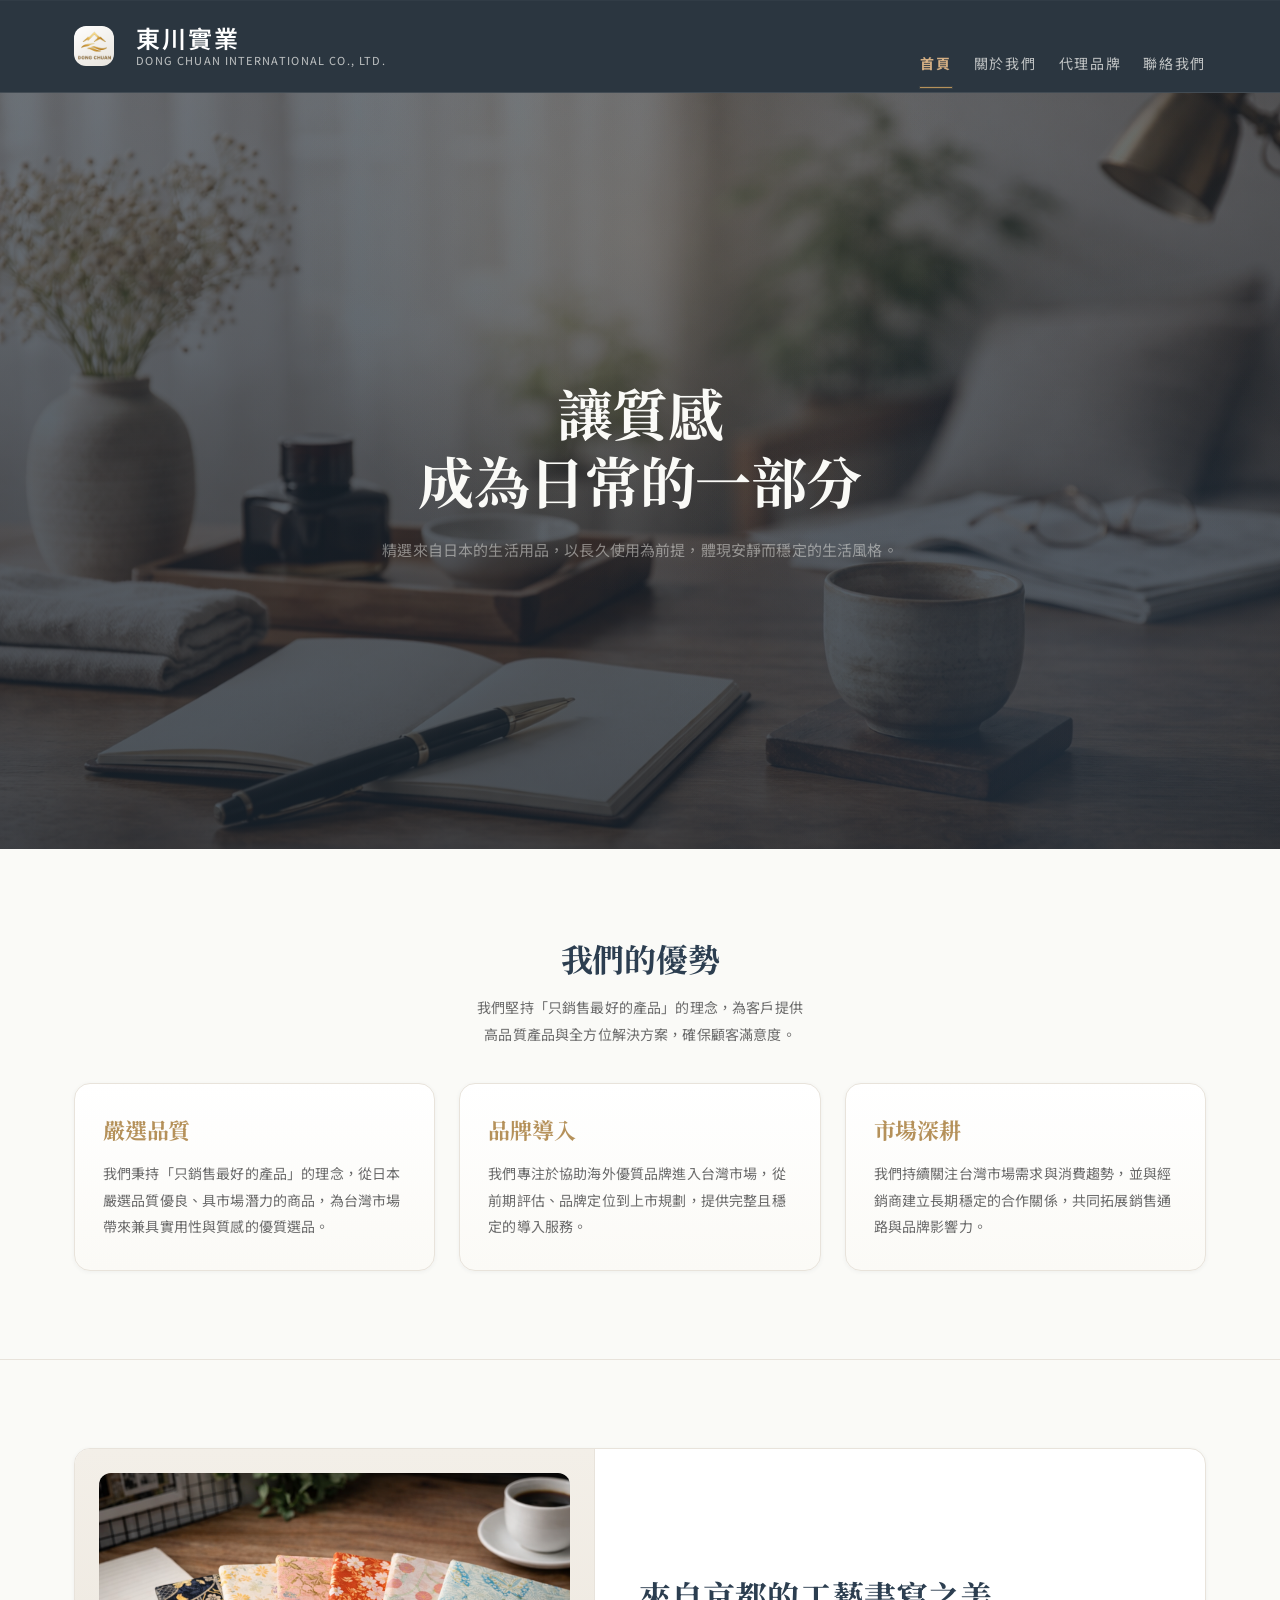
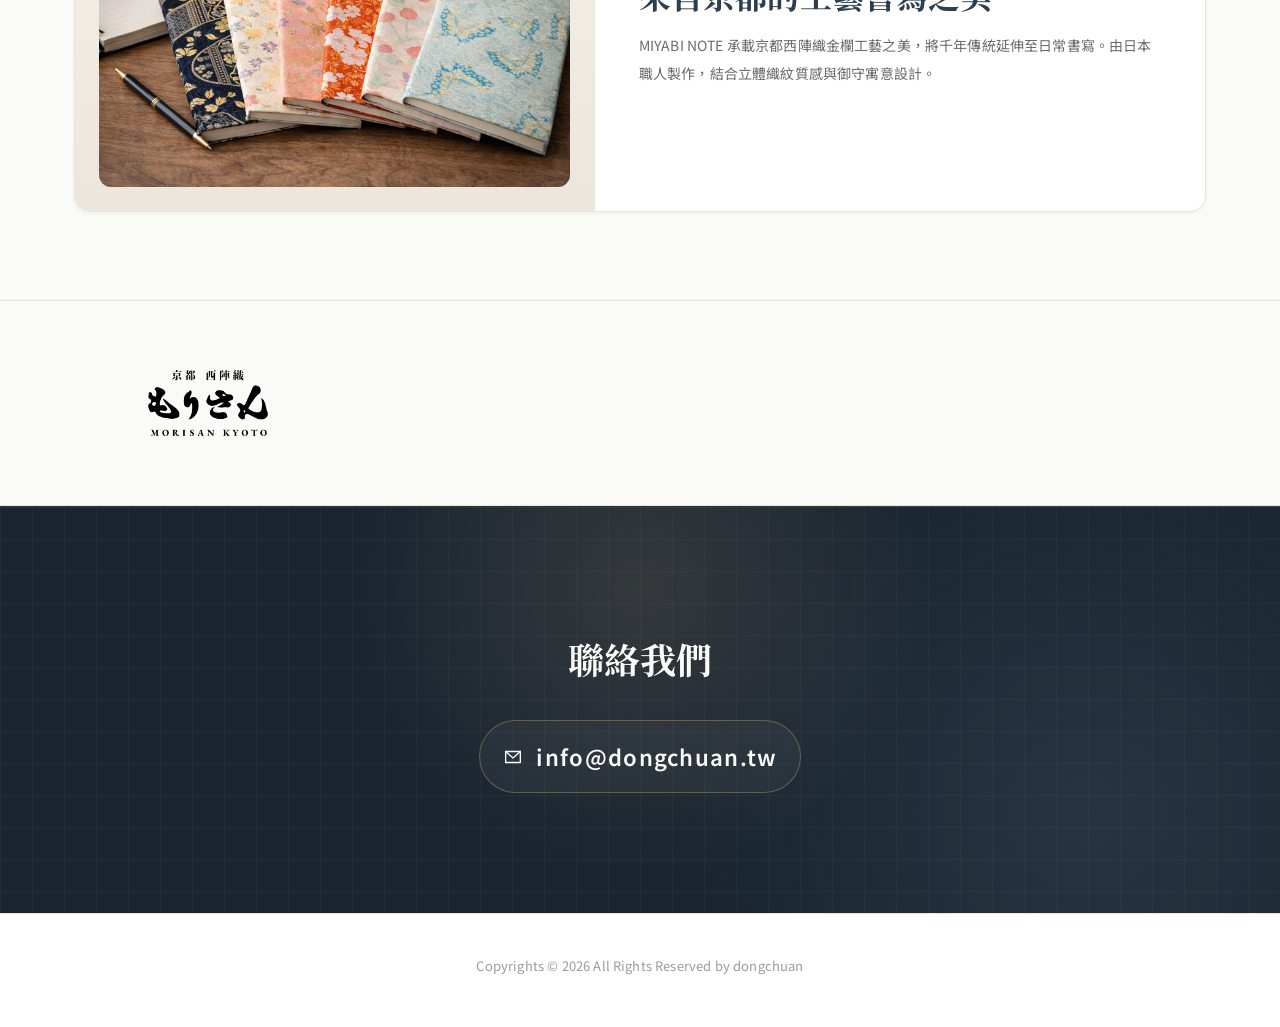
==== commit 6d5876c7: "Merge branch 'feature/首頁增加代理品牌產品跟代理品牌LOGO-區塊' into release/release-v1.0.4" ====
--- a/index.html
+++ b/index.html
@@ -5,6 +5,8 @@
   <meta name="viewport" content="width=device-width, initial-scale=1.0" />
   <meta name="description" content="東川實業有限公司，專注於引進兼具工藝、美感與實用性的日本高品質文具與生活精品。" />
   <title>東川實業有限公司</title>
+  <link rel="icon" type="image/png" href="/assets/images/dongchuan-logo-icon-rounded.png" />
+  <link rel="apple-touch-icon" href="/assets/images/dongchuan-logo-icon-rounded.png" />
   <link rel="preconnect" href="https://fonts.googleapis.com">
   <link rel="preconnect" href="https://fonts.gstatic.com" crossorigin>
   <link href="https://fonts.googleapis.com/css2?family=Noto+Sans+TC:wght@300;400;500;600;700&family=Noto+Serif+TC:wght@400;600;700&family=Inter:wght@300;400;500;600;700&display=swap" rel="stylesheet">
@@ -14,7 +16,7 @@
 <header class="site-header">
   <div class="container nav-wrap">
     <a href="/home/" class="logo" aria-label="東川實業首頁">
-      <img class="logo-mark" src="/assets/images/dc-logo.png" alt="東川實業 logo" style="display:none;" />
+      <img class="logo-mark" src="/assets/images/dongchuan-logo-icon-rounded.png" alt="東川實業 logo" />
       <span class="logo-text">
         <strong class="">東川實業</strong>
         <small>Dong Chuan International Co., Ltd.</small>
@@ -40,7 +42,7 @@
     <div class="container home-hero-inner">
       <div class="home-hero-content">
         <h1 class="home-hero-title">
-          讓質感，成為日常的一部分
+          讓質感<br>成為日常的一部分
         </h1>
 
         <p class="home-hero-copy">
@@ -70,7 +72,10 @@
       <div class="section-heading center">
         <h2 class="">我們的優勢</h2>
         <p class="section-desc">
-          我們堅持「只銷售最好的產品」的理念，為客戶提供高品質產品與全方位解決方案，確保顧客滿意度。
+          我們堅持「只銷售最好的產品」的理念，為客戶提供
+        </p>
+        <p class="section-desc">
+          高品質產品與全方位解決方案，確保顧客滿意度。
         </p>
       </div>
 
--- a/assets/css/style.css
+++ b/assets/css/style.css
@@ -111,9 +111,9 @@
 
 .logo-mark {
   display: block;
-  width: auto;
-  height: calc(28px * 1.05 + 10px + 12px * 1.1);
-  max-width: 120px;
+  width: 52px;
+  height: 52px;
+  border-radius: 12px;
   flex-shrink: 0;
   object-fit: contain;
   object-position: center;
@@ -1274,6 +1274,17 @@
   justify-items: center;
 }
 
+.about-intro .lead {
+  margin-left: auto;
+  margin-right: auto;
+  text-align: left;
+}
+
+.about-intro .container.narrow {
+  margin-left: auto;
+  margin-right: auto;
+}
+
 .contact-page main {
   position: relative;
   overflow: hidden;
@@ -1983,9 +1994,8 @@
   }
 
   .logo-mark {
-    width: auto;
-    height: calc(28px * 1.05 + 10px + 12px * 1.1);
-    max-width: 120px;
+    width: 48px;
+    height: 48px;
   }
 
   .logo {
@@ -2132,8 +2142,8 @@
   }
 
   .logo-mark {
-    max-width: 96px;
-    height: 52px;
+    width: 44px;
+    height: 44px;
   }
 
   .logo-text strong {
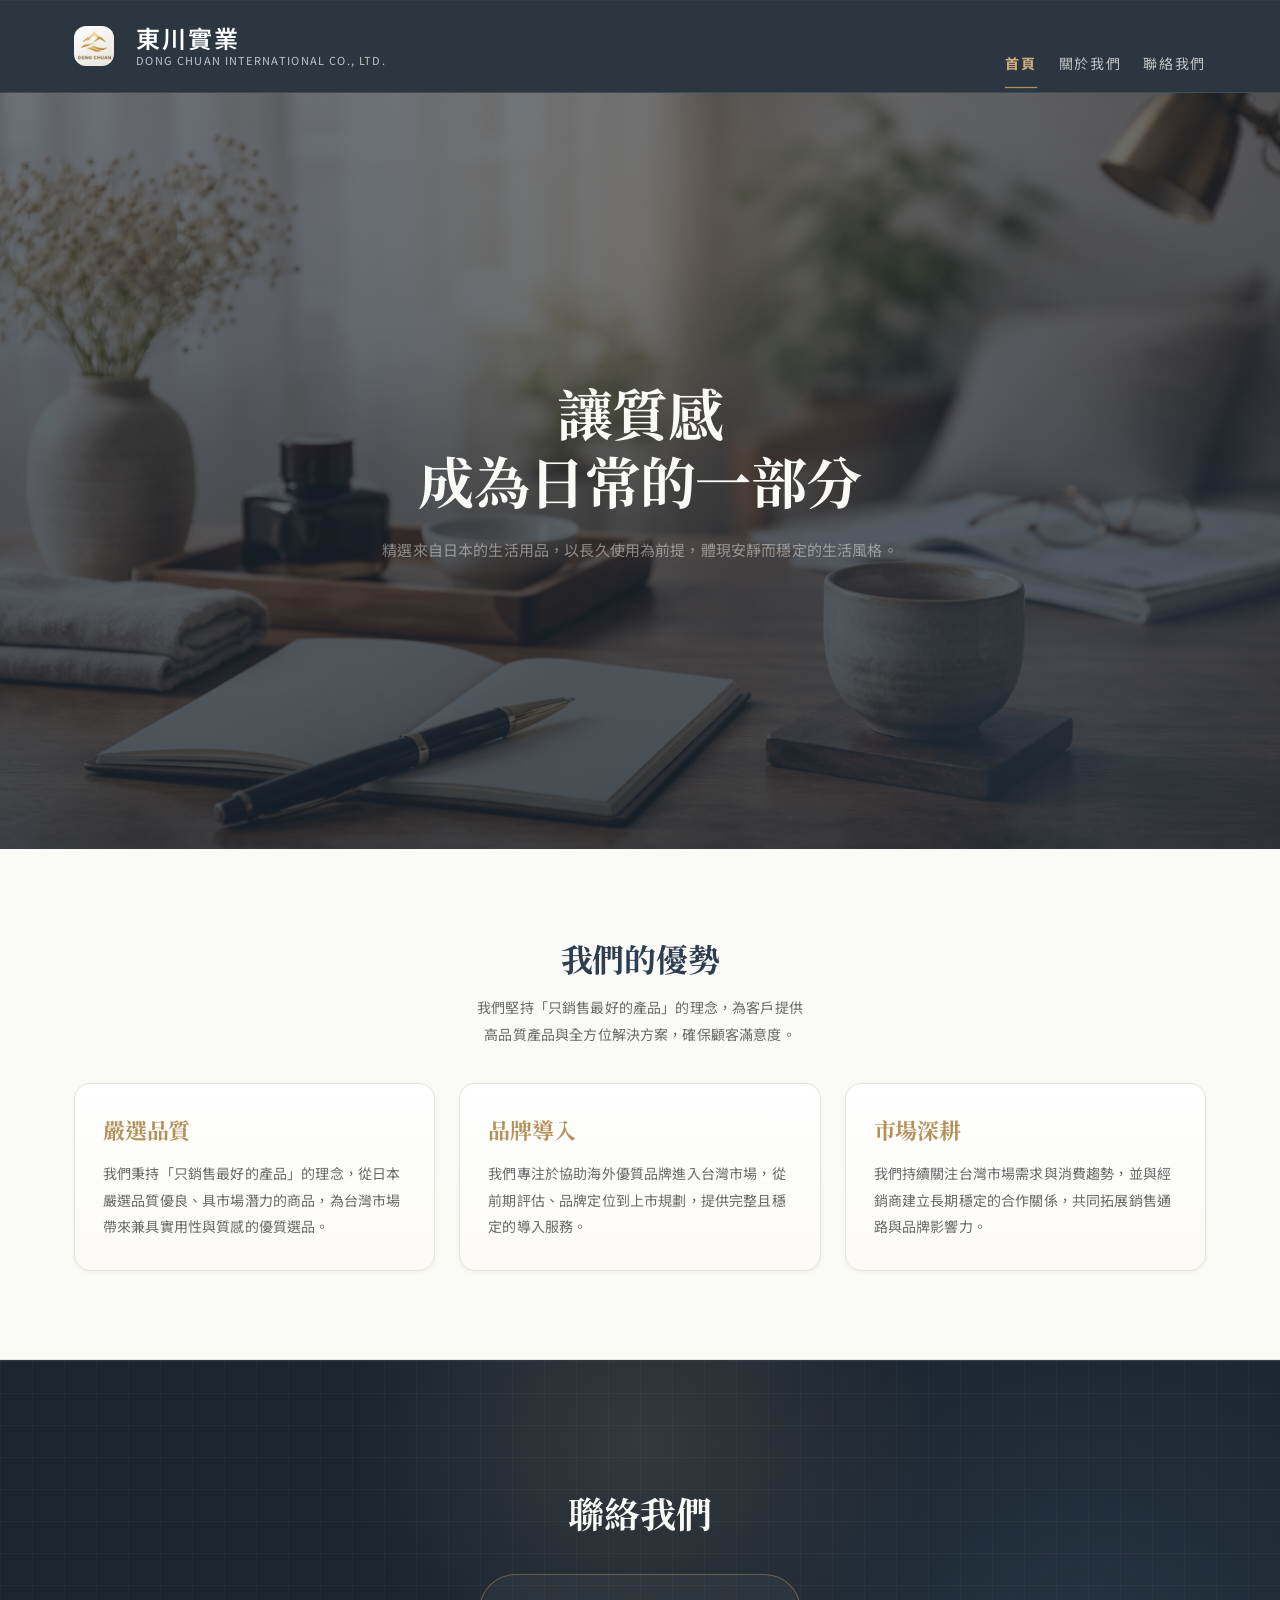
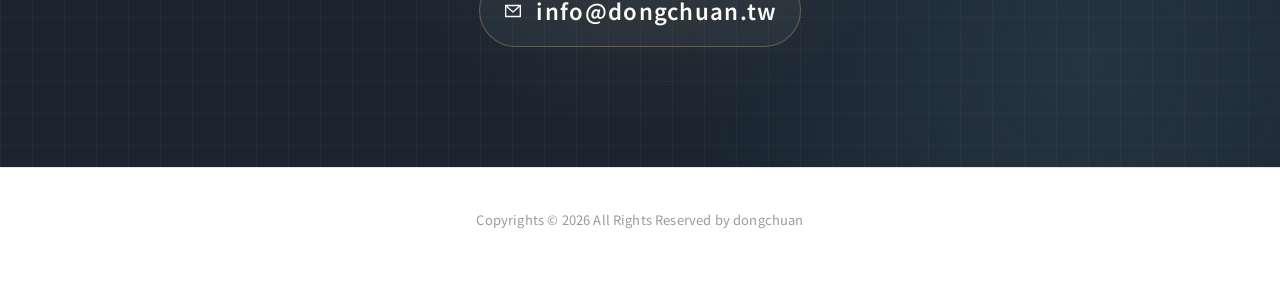
==== commit 2a317f29: "chore(nav): 全站隱藏代理品牌導覽並暫時關閉首頁代理區塊 Commit body - 導覽列的「代理品牌」改為註解寫法，統一全站 - 首頁與 home 頁的「代理產品」區塊先 hidden " ====
--- a/index.html
+++ b/index.html
@@ -30,7 +30,7 @@
     <nav id="siteNav" class="site-nav" aria-label="主選單">
       <a href="/home/" class="active">首頁</a>
         <a href="/about/">關於我們</a>
-        <a href="/brand/">代理品牌</a>
+        <!-- <a href="/brand/">代理品牌</a>  -->
       <a href="/contact/" class="">聯絡我們</a>
     </nav>
   </div>
@@ -104,7 +104,7 @@
     </div>
   </section>
 
-  <section class="section home-products">
+  <section class="section home-products" hidden>
     <div class="container">
       <article class="home-product-card">
         <div class="home-product-image">
@@ -120,7 +120,7 @@
     </div>
   </section>
 
-  <section class="section home-brand-logos">
+  <section class="section home-brand-logos" hidden>
     <div class="container">
       <div class="home-brand-logo-grid" aria-label="代理品牌 Logo">
         <div class="home-brand-logo-placeholder">
--- a/assets/css/style.css
+++ b/assets/css/style.css
@@ -179,6 +179,18 @@
   box-shadow: 0 0 0 1px rgba(181, 145, 90, 0.12);
 }
 
+.site-nav a.is-disabled,
+.site-nav a[aria-disabled="true"] {
+  pointer-events: none;
+  opacity: 0.42;
+  cursor: default;
+}
+
+.site-nav a.is-disabled::after,
+.site-nav a[aria-disabled="true"]::after {
+  display: none;
+}
+
 .page-active-blue .site-nav a.active {
   color: var(--accent-light);
   font-weight: 700;
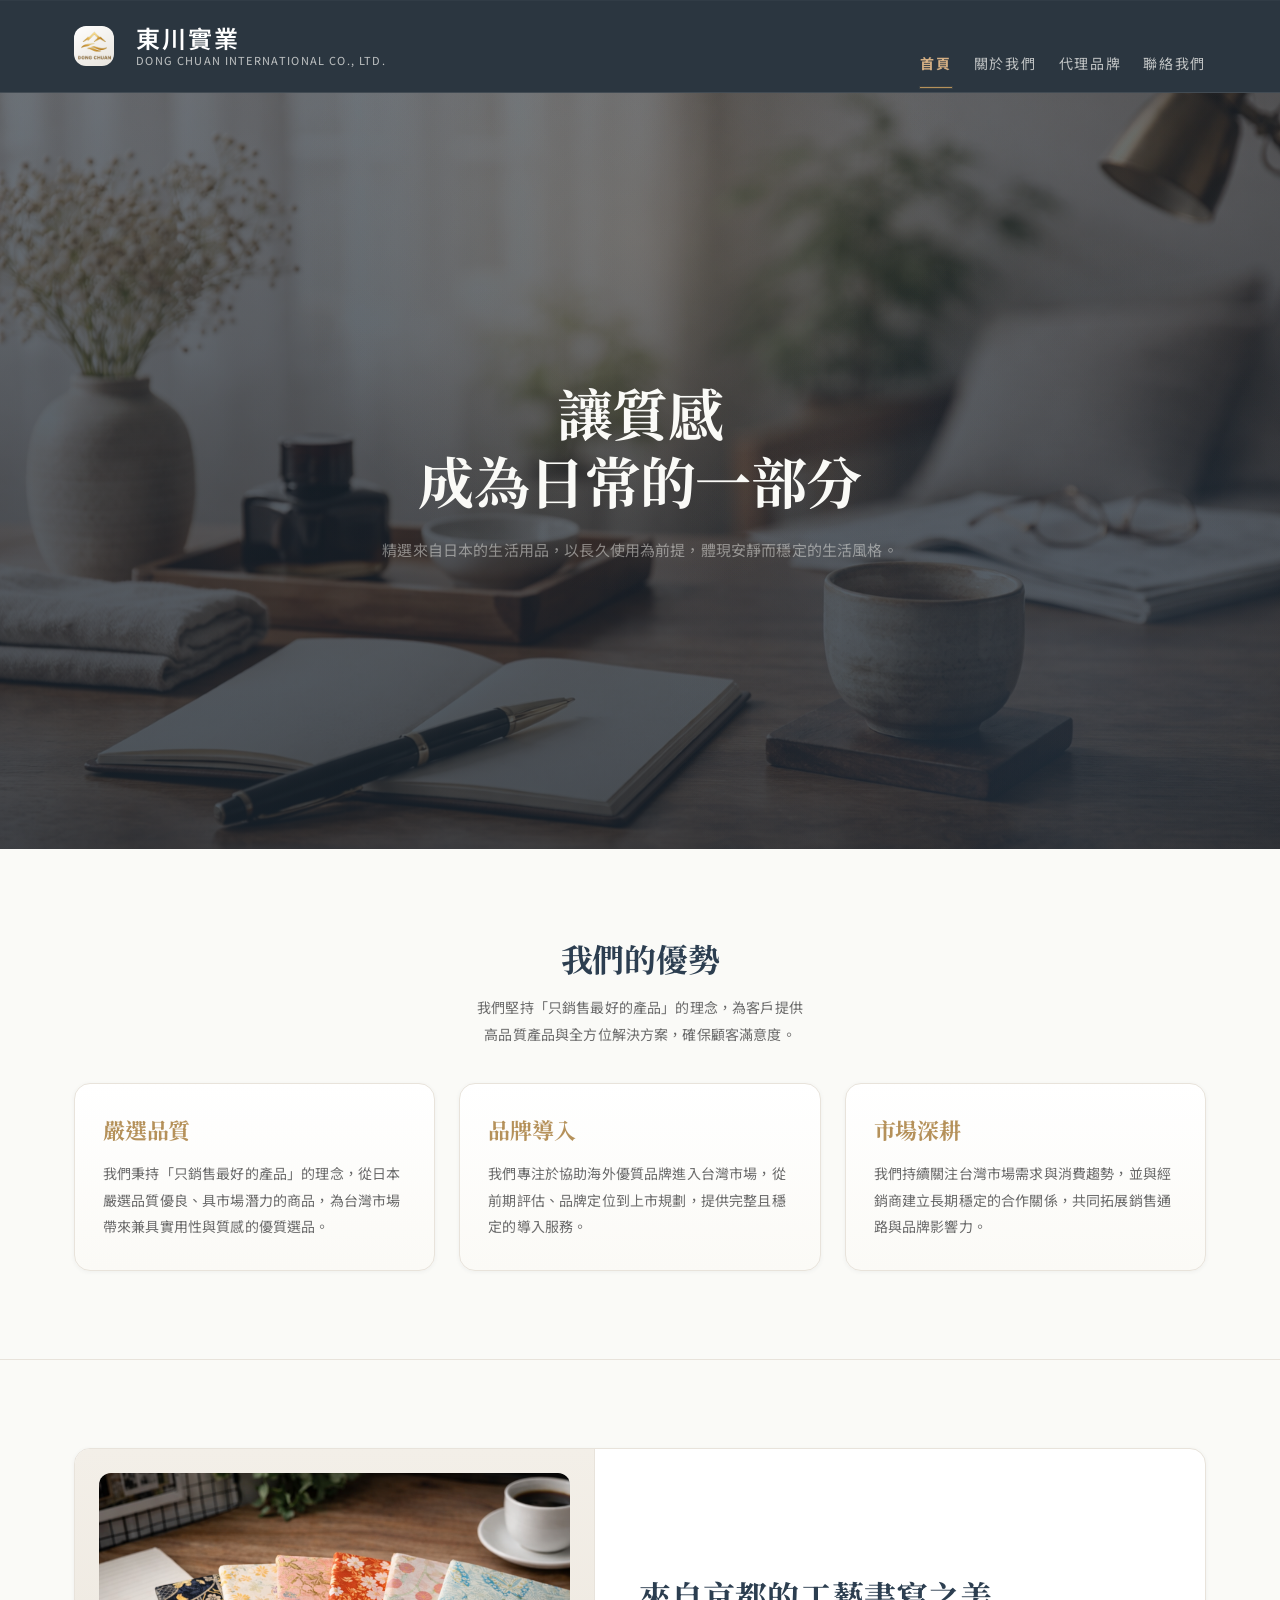
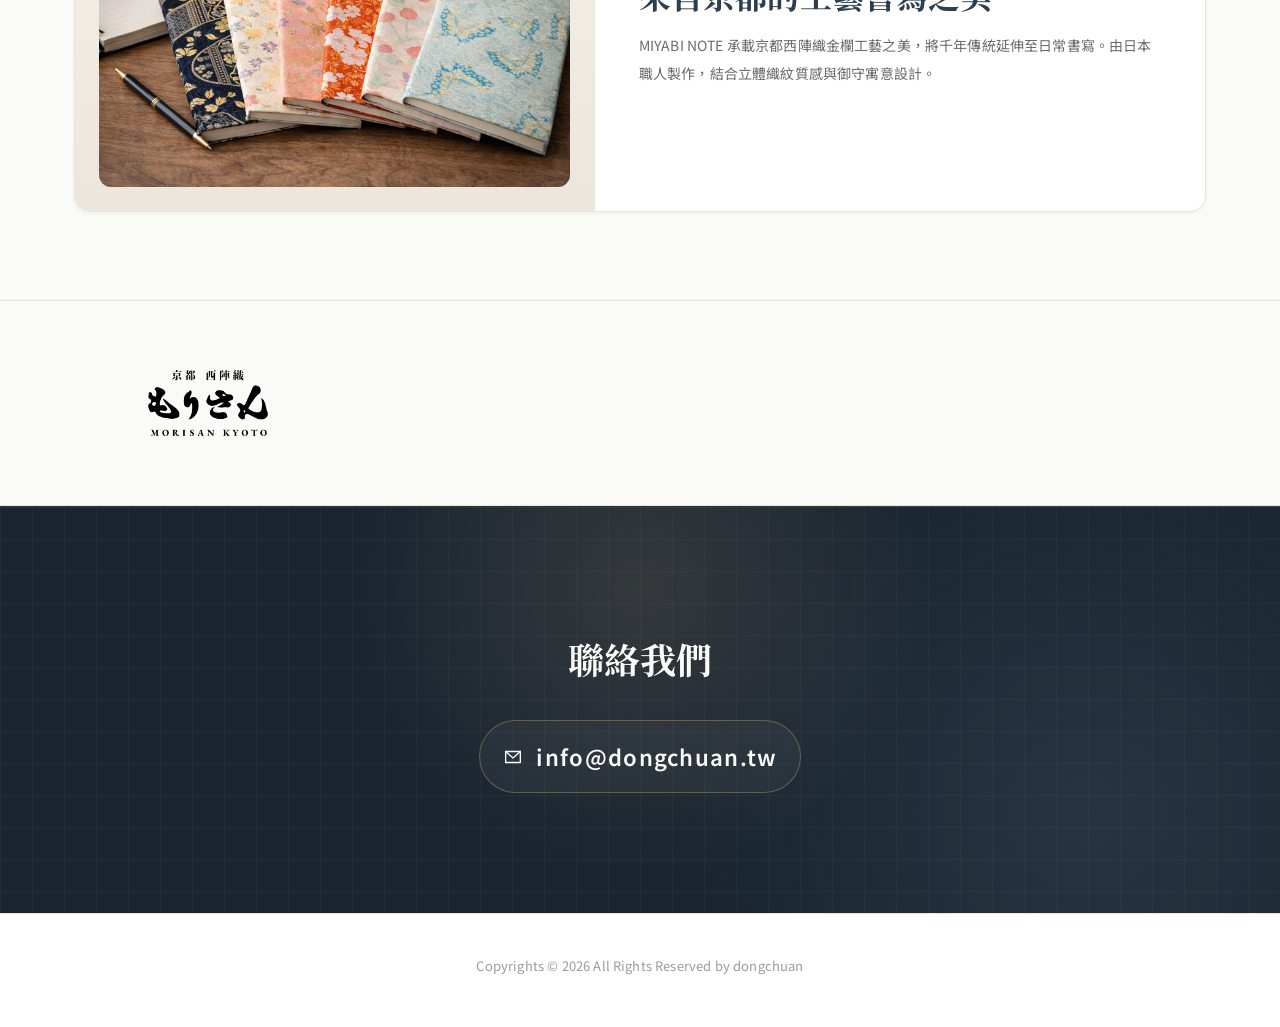
==== commit 9f008dd0: "開啟首頁代理品牌導覽與產品顯示區塊" ====
--- a/index.html
+++ b/index.html
@@ -30,7 +30,7 @@
     <nav id="siteNav" class="site-nav" aria-label="主選單">
       <a href="/home/" class="active">首頁</a>
         <a href="/about/">關於我們</a>
-        <!-- <a href="/brand/">代理品牌</a>  -->
+        <a href="/brand/">代理品牌</a>
       <a href="/contact/" class="">聯絡我們</a>
     </nav>
   </div>
@@ -104,7 +104,7 @@
     </div>
   </section>
 
-  <section class="section home-products" hidden>
+  <section class="section home-products">
     <div class="container">
       <article class="home-product-card">
         <div class="home-product-image">
@@ -120,7 +120,7 @@
     </div>
   </section>
 
-  <section class="section home-brand-logos" hidden>
+  <section class="section home-brand-logos">
     <div class="container">
       <div class="home-brand-logo-grid" aria-label="代理品牌 Logo">
         <div class="home-brand-logo-placeholder">
@@ -134,34 +134,6 @@
     </div>
   </section>
 
-  <!--
-  <section class="section">
-    <div class="container narrow home-placeholder-wrap">
-      <div class="section-heading center">
-        <p class="section-eyebrow"><span></span>COLLABORATION</p>
-        <h2>我們重視的合作方式</h2>
-        <p class="section-desc">
-          從品牌理解、推進節奏到長期經營，建立可信任的合作關係。
-        </p>
-      </div>
-
-      <div class="philosophy-grid">
-        <article>
-          <h3>理解品牌</h3>
-          <p>尊重原廠理念與品牌定位，不以短期操作取代長期價值累積。</p>
-        </article>
-        <article>
-          <h3>穩定推進</h3>
-          <p>以審慎規劃與在地市場理解，建立合適且可持續的發展節奏。</p>
-        </article>
-        <article>
-          <h3>長期經營</h3>
-          <p>以誠信為基礎，追求品牌、通路與消費者三方都能認同的合作模式。</p>
-        </article>
-      </div>
-    </div>
-  </section>
-  -->
 
   <section class="contact-cta">
     <div class="container">
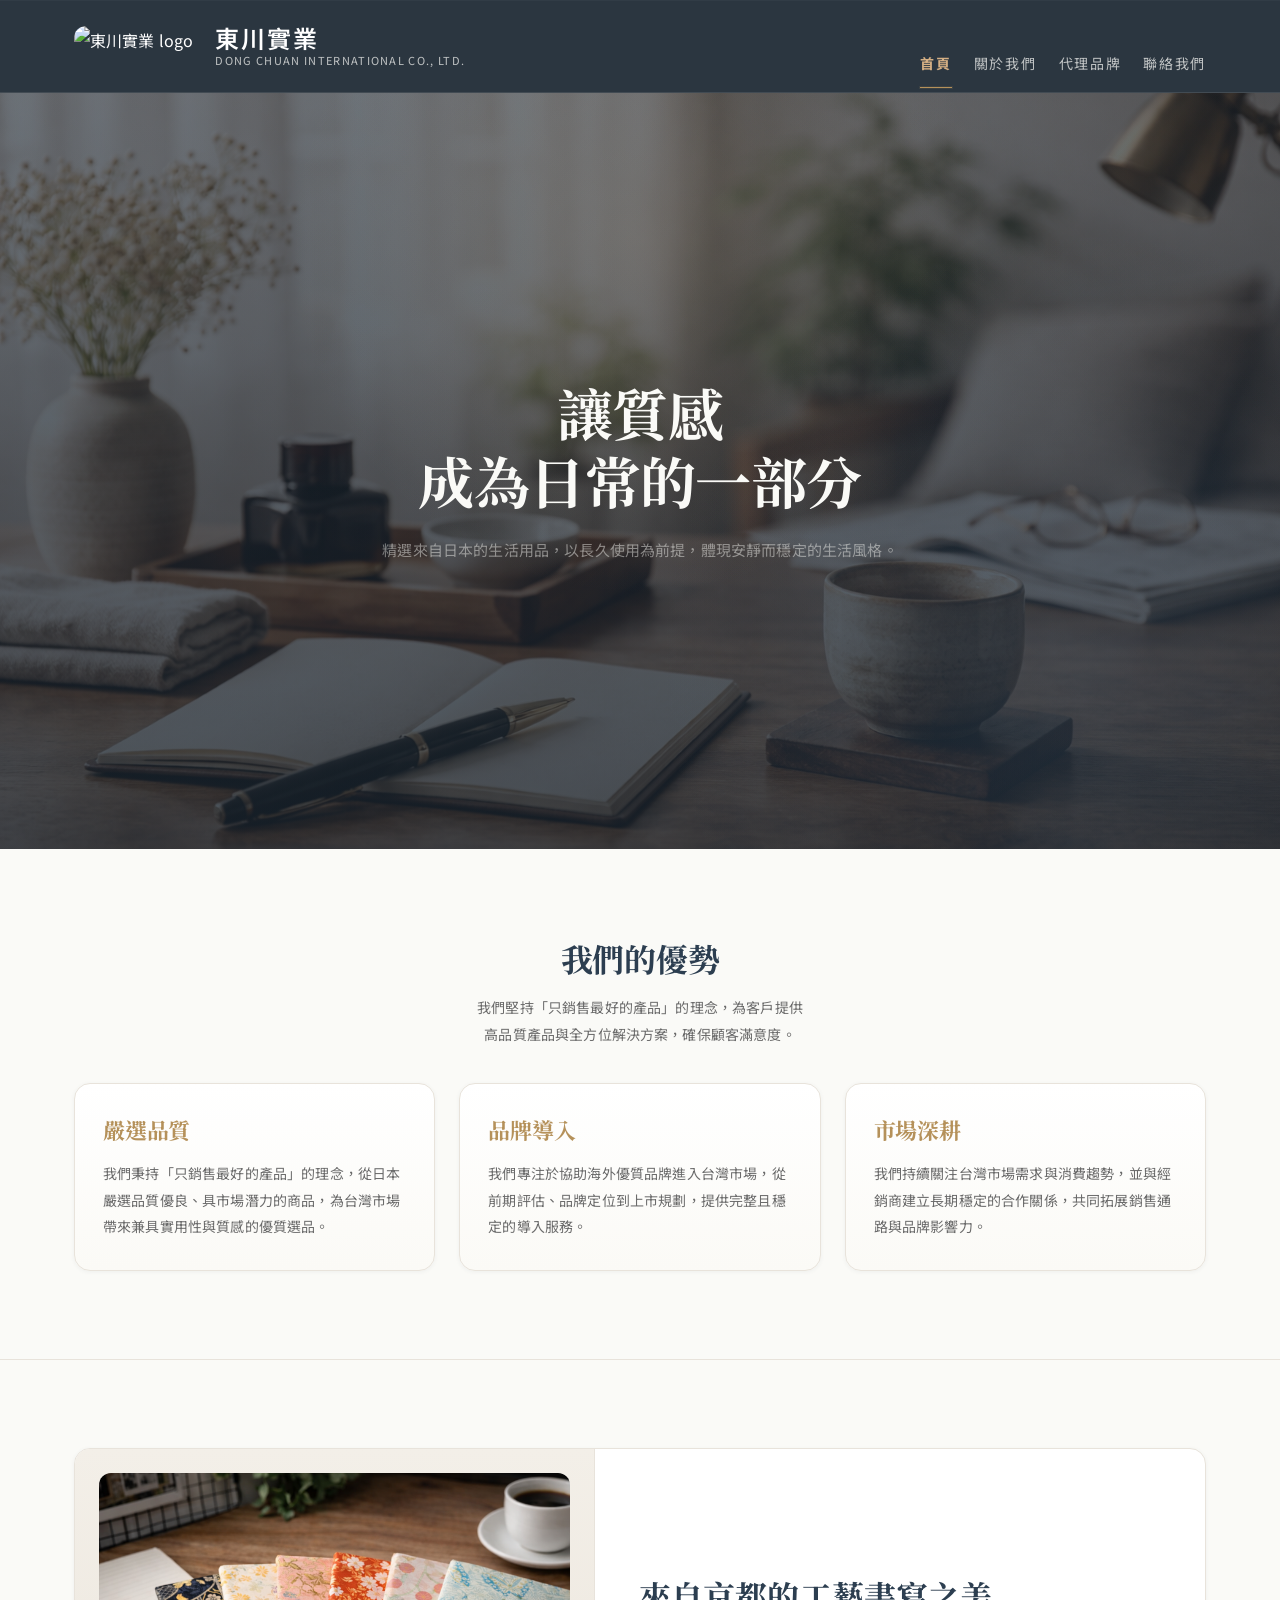
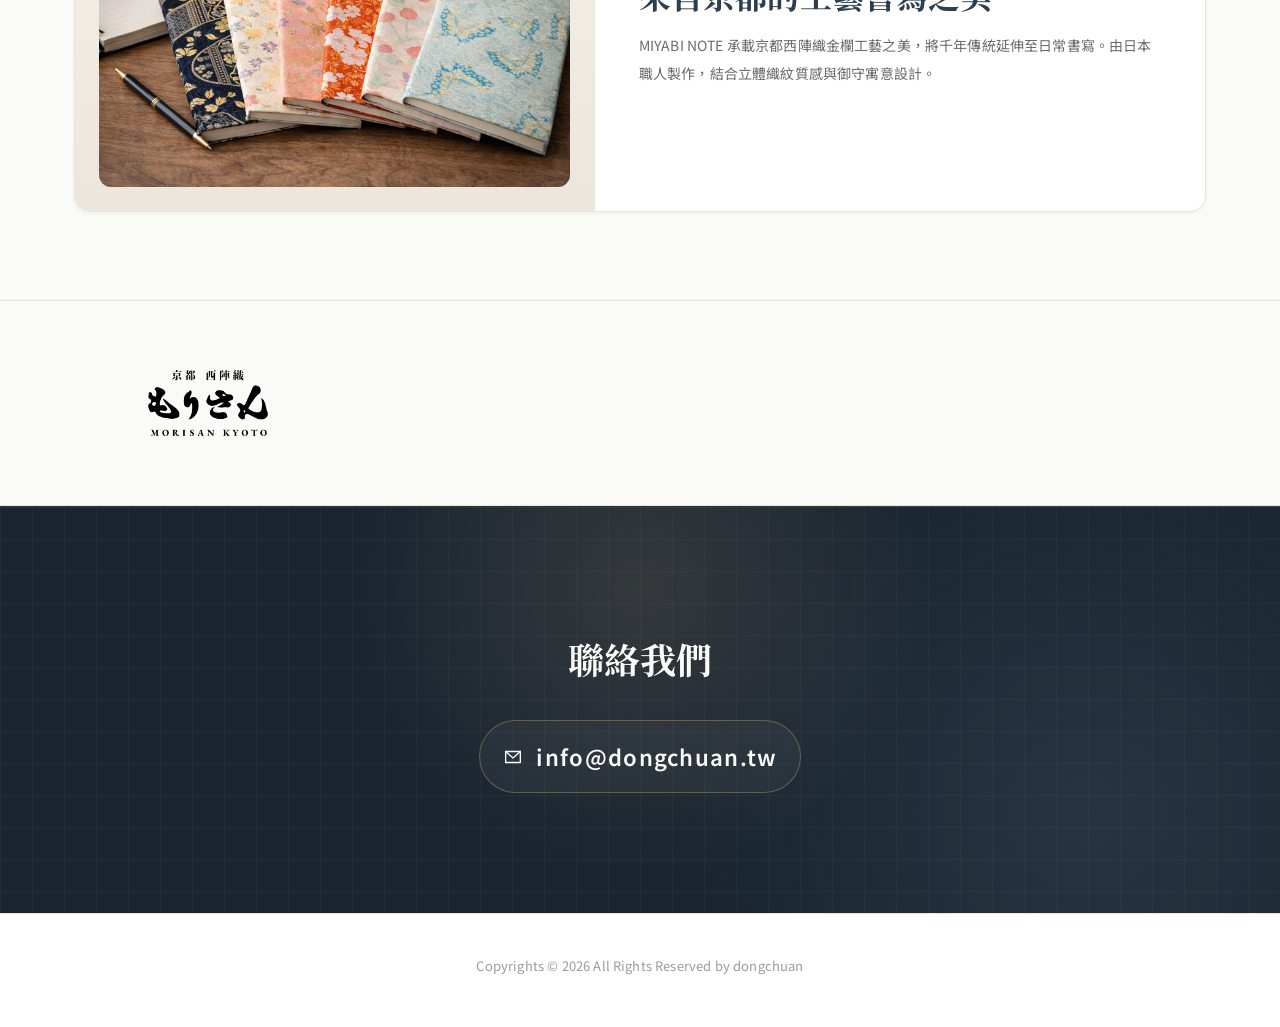
==== commit 50a3beb6: "Update CIS logo and Miyabi brand logo" ====
--- a/index.html
+++ b/index.html
@@ -3,10 +3,56 @@
 <head>
   <meta charset="UTF-8" />
   <meta name="viewport" content="width=device-width, initial-scale=1.0" />
+  <title>東川實業有限公司</title>
   <meta name="description" content="東川實業有限公司，專注於引進兼具工藝、美感與實用性的日本高品質文具與生活精品。" />
-  <title>東川實業有限公司</title>
-  <link rel="icon" type="image/png" href="/assets/images/dongchuan-logo-icon-rounded.png" />
-  <link rel="apple-touch-icon" href="/assets/images/dongchuan-logo-icon-rounded.png" />
+  <meta name="robots" content="noindex, follow, max-image-preview:large" />
+  <link rel="canonical" href="https://dongchuan.tw/home/" />
+  <meta property="og:locale" content="zh_TW" />
+  <meta property="og:type" content="website" />
+  <meta property="og:site_name" content="東川實業有限公司" />
+  <meta property="og:title" content="東川實業有限公司 | 日本高品質文具與生活精品代理" />
+  <meta property="og:description" content="東川實業專注引進兼具工藝、美感與實用性的日本高品質文具與生活精品，串連品牌價值與台灣市場。" />
+  <meta property="og:url" content="https://dongchuan.tw/home/" />
+  <meta property="og:image" content="https://dongchuan.tw/assets/images/miyabi-note-product.png" />
+  <meta property="og:image:alt" content="東川實業代理品牌產品形象" />
+  <meta name="twitter:card" content="summary_large_image" />
+  <meta name="twitter:title" content="東川實業有限公司 | 日本高品質文具與生活精品代理" />
+  <meta name="twitter:description" content="專注引進日本高品質文具與生活精品，提供品牌導入、市場深耕與通路合作服務。" />
+  <meta name="twitter:image" content="https://dongchuan.tw/assets/images/miyabi-note-product.png" />
+  <script type="application/ld+json">
+    {
+      "@context": "https://schema.org",
+      "@graph": [
+        {
+          "@type": "WebPage",
+          "@id": "https://dongchuan.tw/home/#webpage",
+          "url": "https://dongchuan.tw/home/",
+          "name": "東川實業有限公司 | 日本高品質文具與生活精品代理",
+          "description": "東川實業專注引進兼具工藝、美感與實用性的日本高品質文具與生活精品，串連品牌價值與台灣市場。",
+          "inLanguage": "zh-Hant",
+          "isPartOf": {
+            "@id": "https://dongchuan.tw/#website"
+          }
+        },
+        {
+          "@type": "WebSite",
+          "@id": "https://dongchuan.tw/#website",
+          "url": "https://dongchuan.tw/",
+          "name": "東川實業有限公司"
+        },
+        {
+          "@type": "Organization",
+          "@id": "https://dongchuan.tw/#organization",
+          "name": "東川實業有限公司",
+          "url": "https://dongchuan.tw/",
+          "email": "info@dongchuan.tw",
+          "logo": "https://cis.dongchuan.tw/images/dongchuan-logo-icon.png"
+        }
+      ]
+    }
+  </script>
+  <link rel="icon" type="image/png" href="https://cis.dongchuan.tw/images/dongchuan-logo-icon.png" />
+  <link rel="apple-touch-icon" href="https://cis.dongchuan.tw/images/dongchuan-logo-icon.png" />
   <link rel="preconnect" href="https://fonts.googleapis.com">
   <link rel="preconnect" href="https://fonts.gstatic.com" crossorigin>
   <link href="https://fonts.googleapis.com/css2?family=Noto+Sans+TC:wght@300;400;500;600;700&family=Noto+Serif+TC:wght@400;600;700&family=Inter:wght@300;400;500;600;700&display=swap" rel="stylesheet">
@@ -16,7 +62,7 @@
 <header class="site-header">
   <div class="container nav-wrap">
     <a href="/home/" class="logo" aria-label="東川實業首頁">
-      <img class="logo-mark" src="/assets/images/dongchuan-logo-icon-rounded.png" alt="東川實業 logo" />
+      <img class="logo-mark" src="https://cis.dongchuan.tw/images/dongchuan-logo-icon.png" alt="東川實業 logo" />
       <span class="logo-text">
         <strong class="">東川實業</strong>
         <small>Dong Chuan International Co., Ltd.</small>
--- a/assets/css/style.css
+++ b/assets/css/style.css
@@ -891,6 +891,19 @@
   color: var(--primary);
 }
 
+.lp-brand-logo {
+  margin: 0 0 22px;
+  display: flex;
+  align-items: center;
+  justify-content: center;
+}
+
+.lp-brand-logo img {
+  width: min(100%, 280px);
+  height: auto;
+  display: block;
+}
+
 .lp-card p,
 .lp-list {
   margin: 0;
